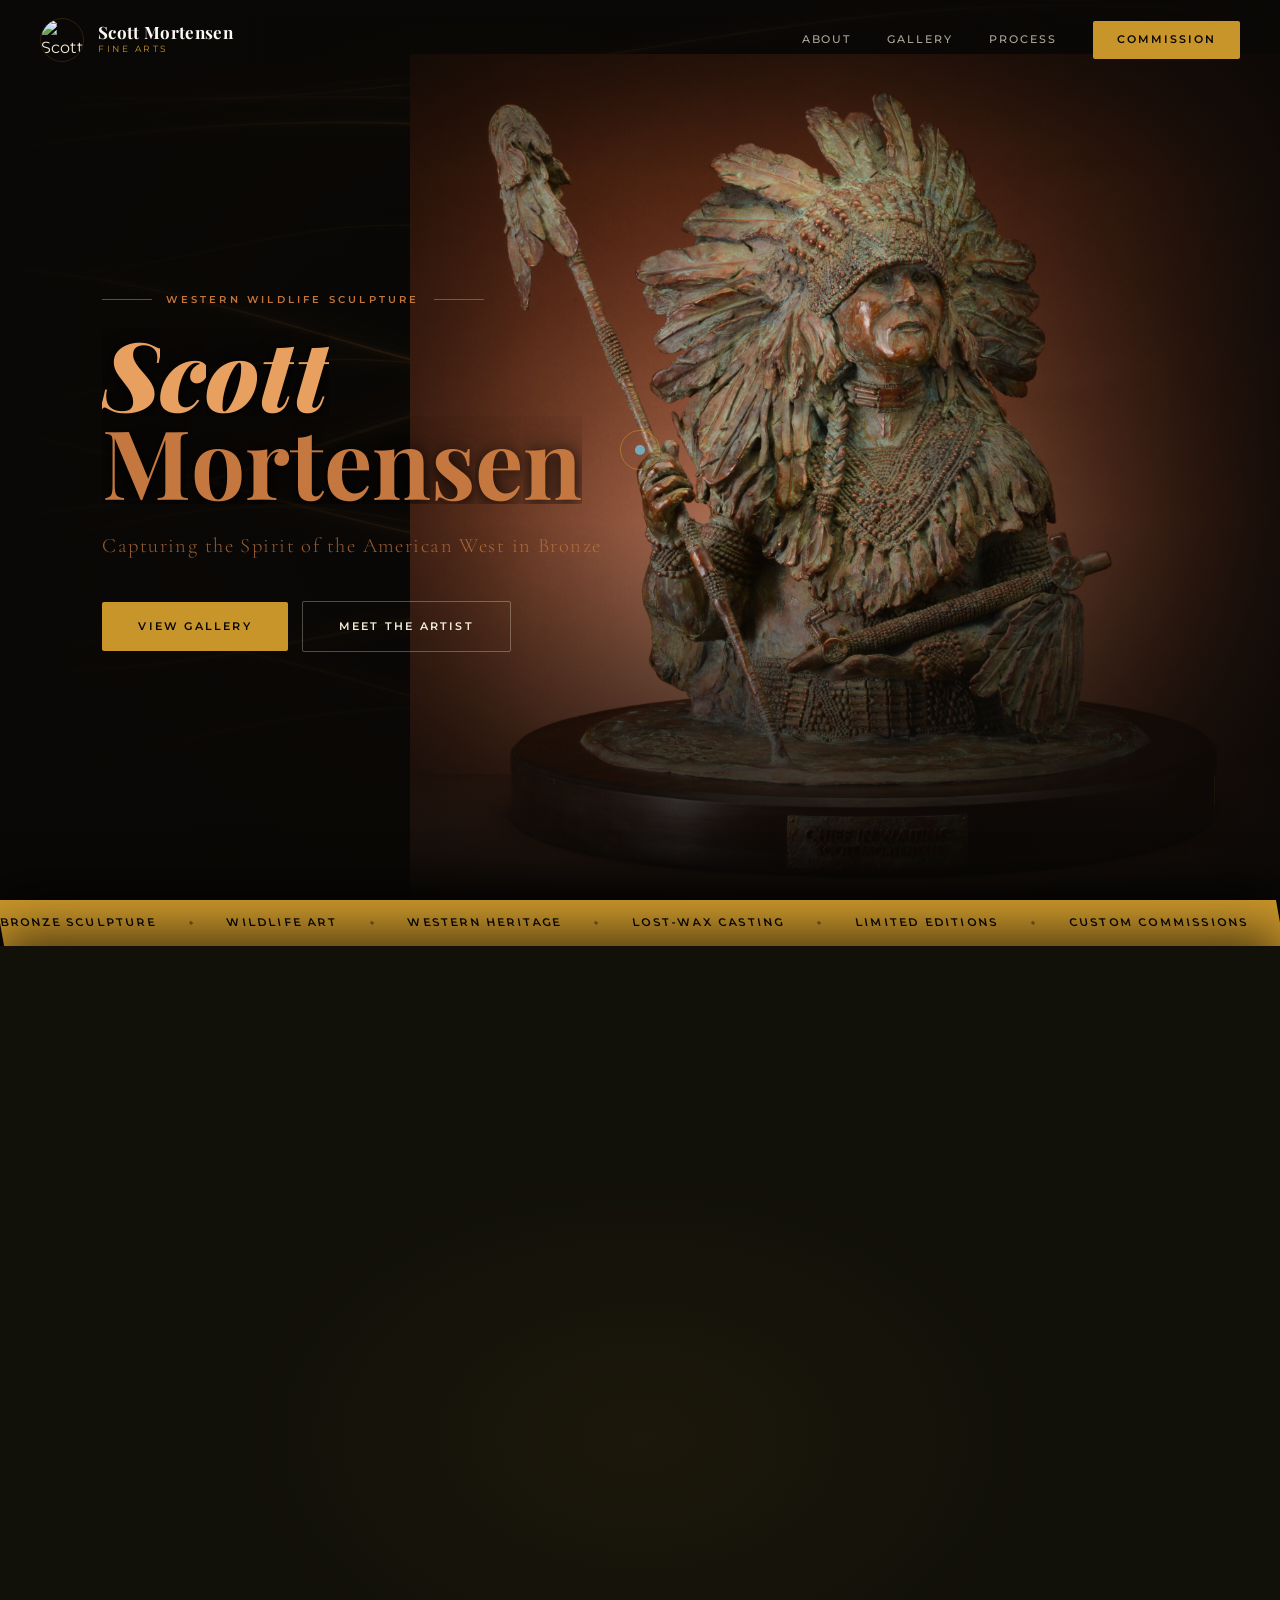
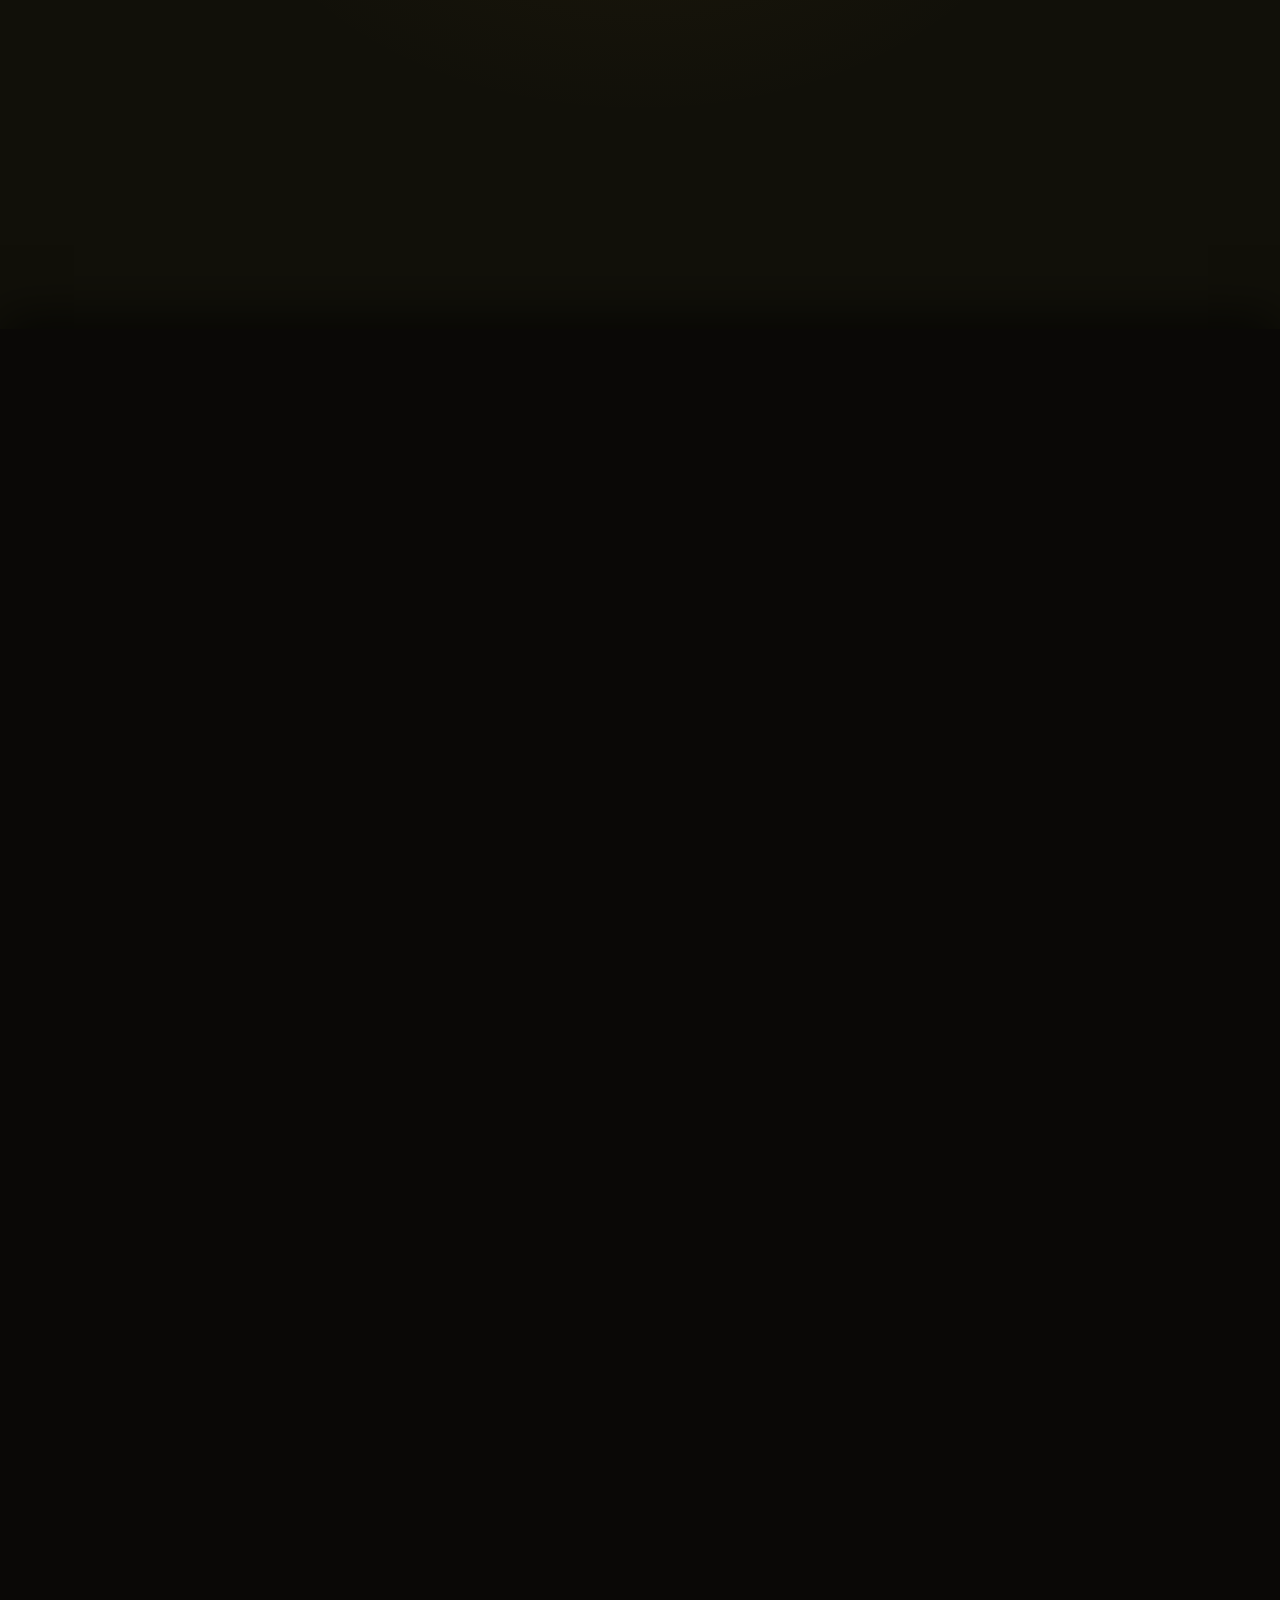
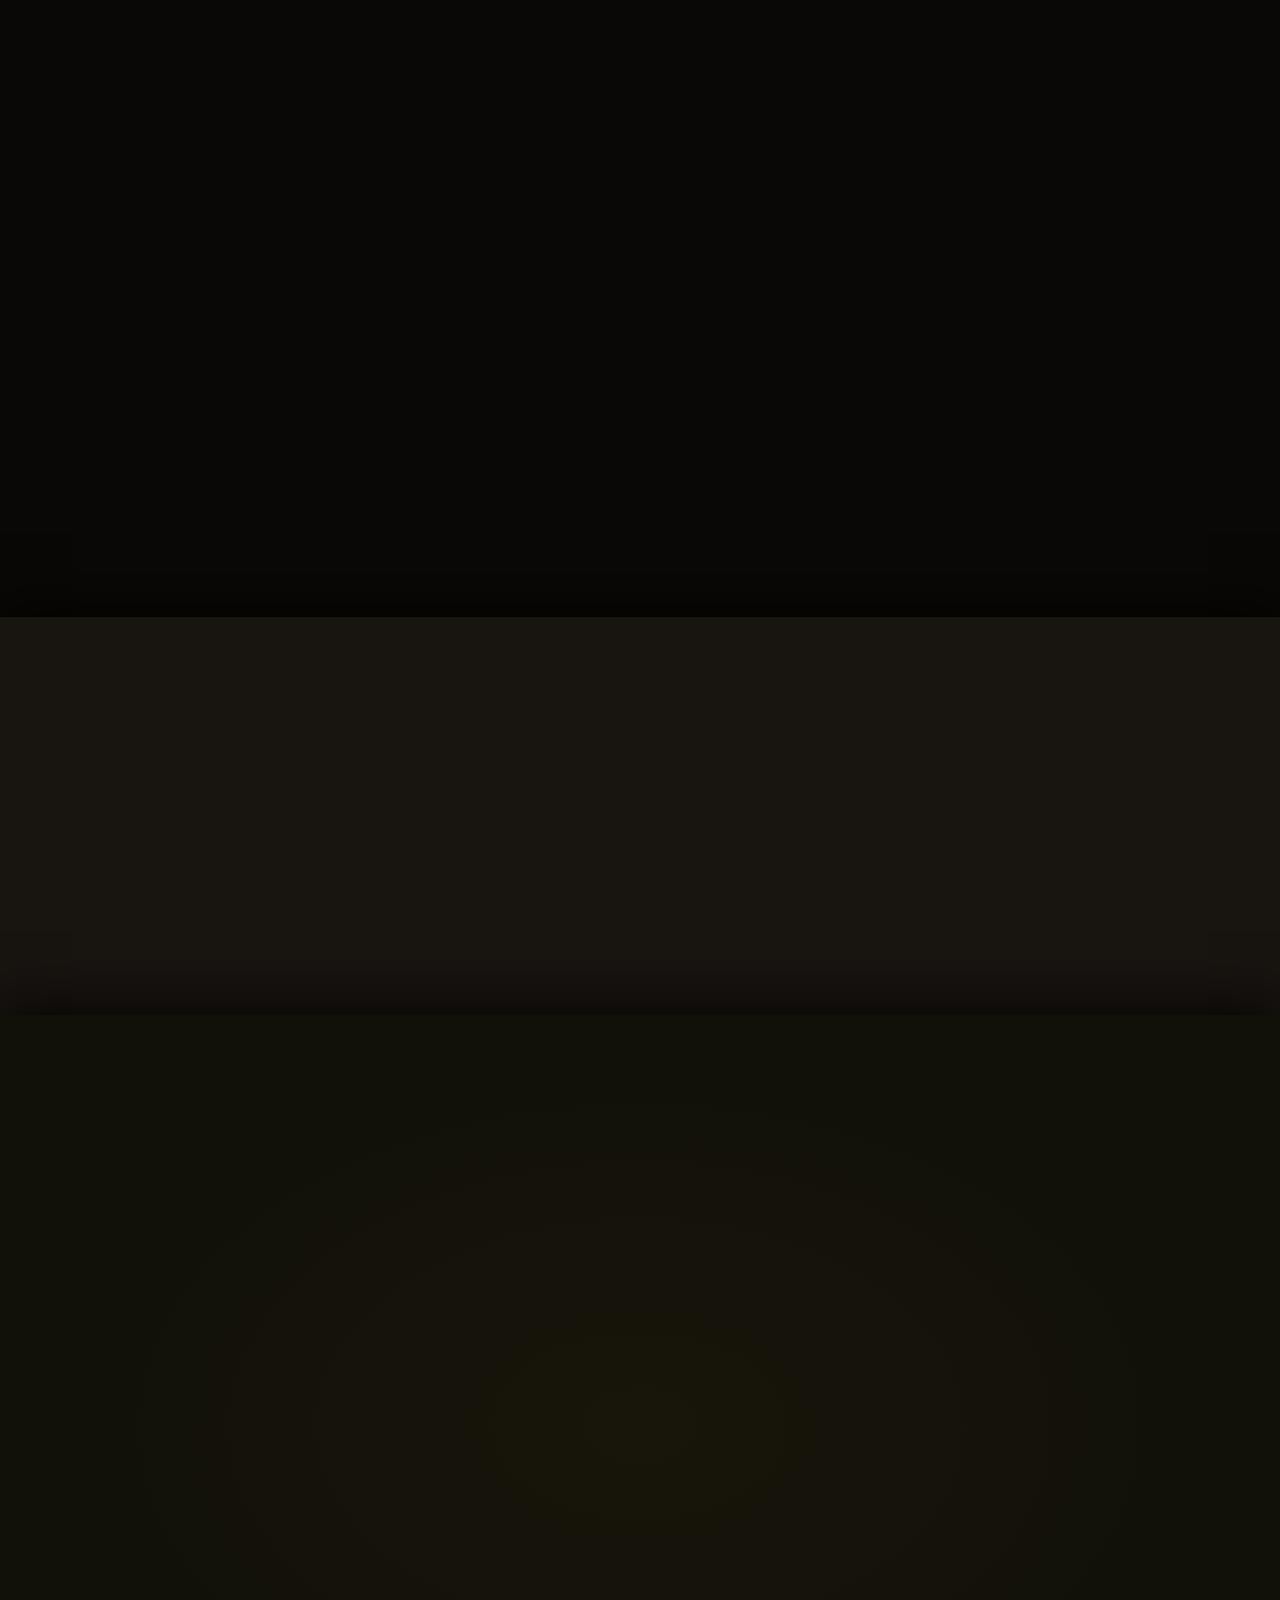
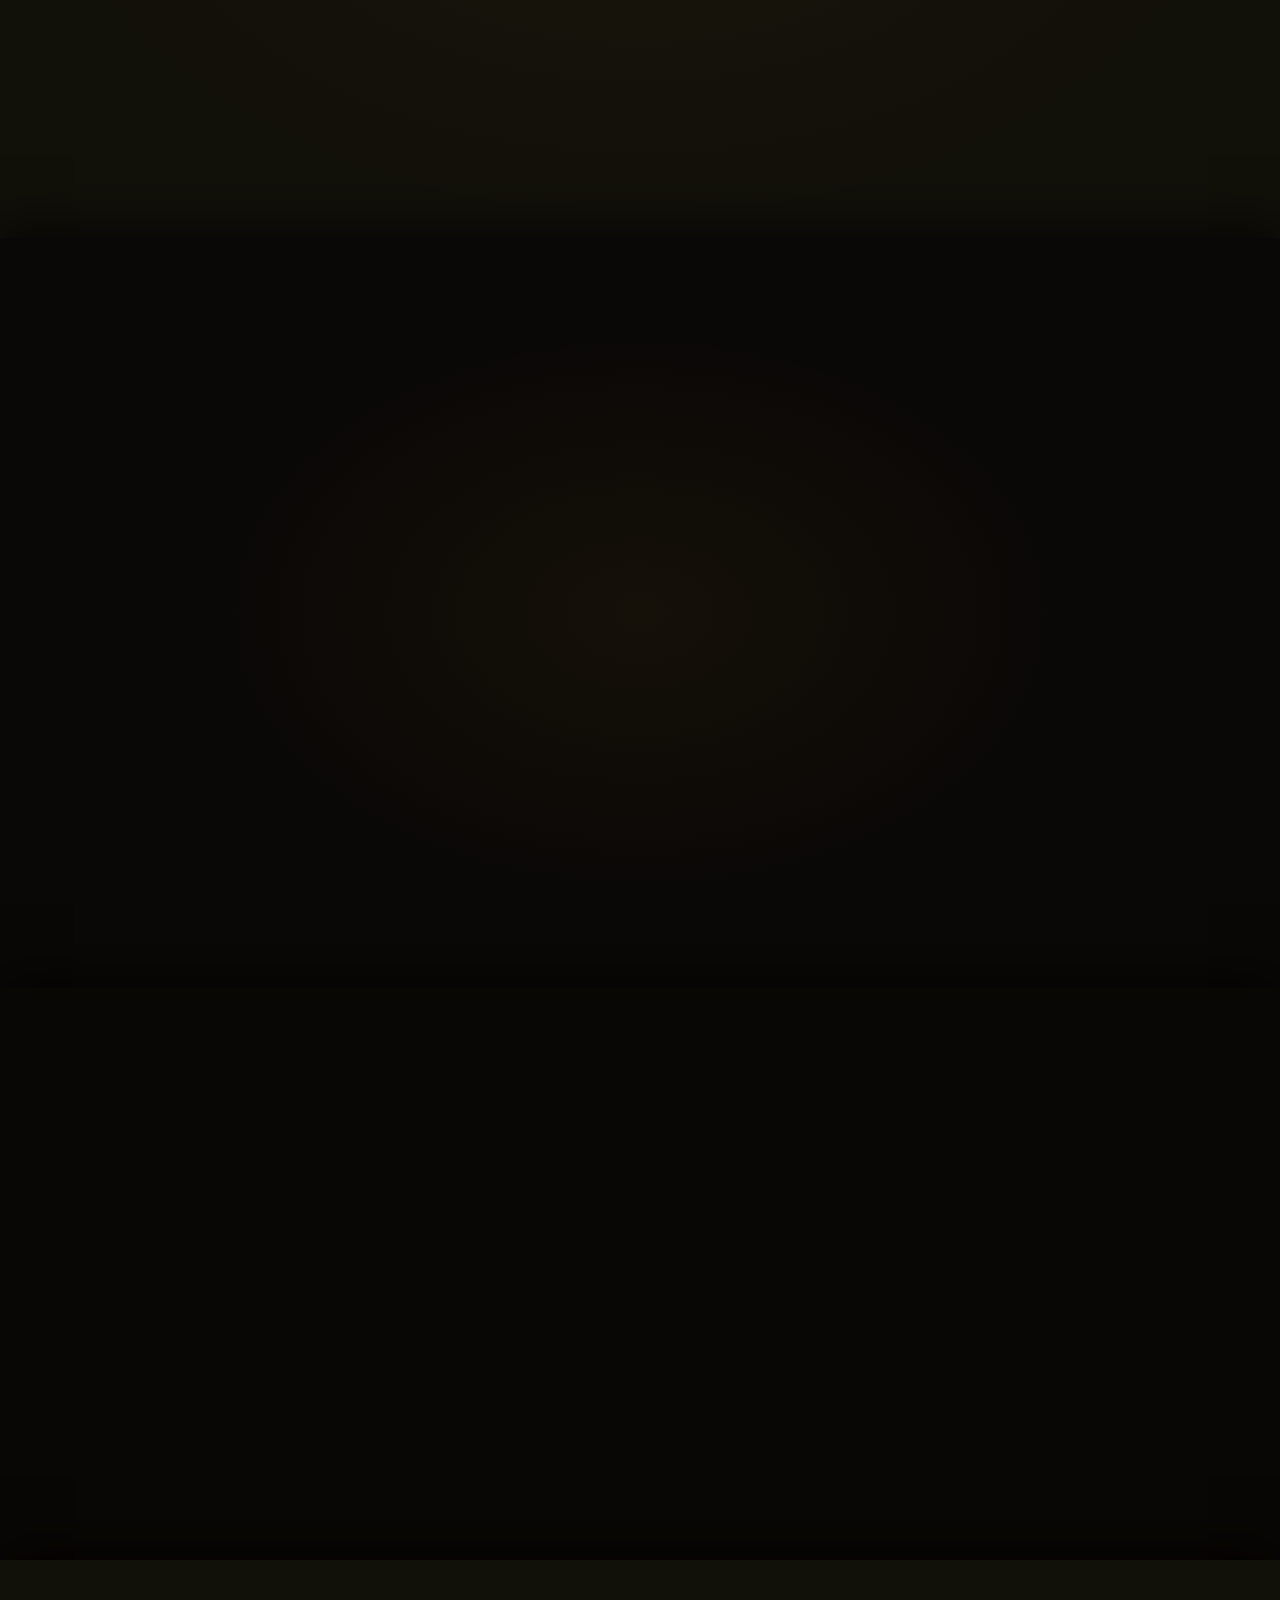
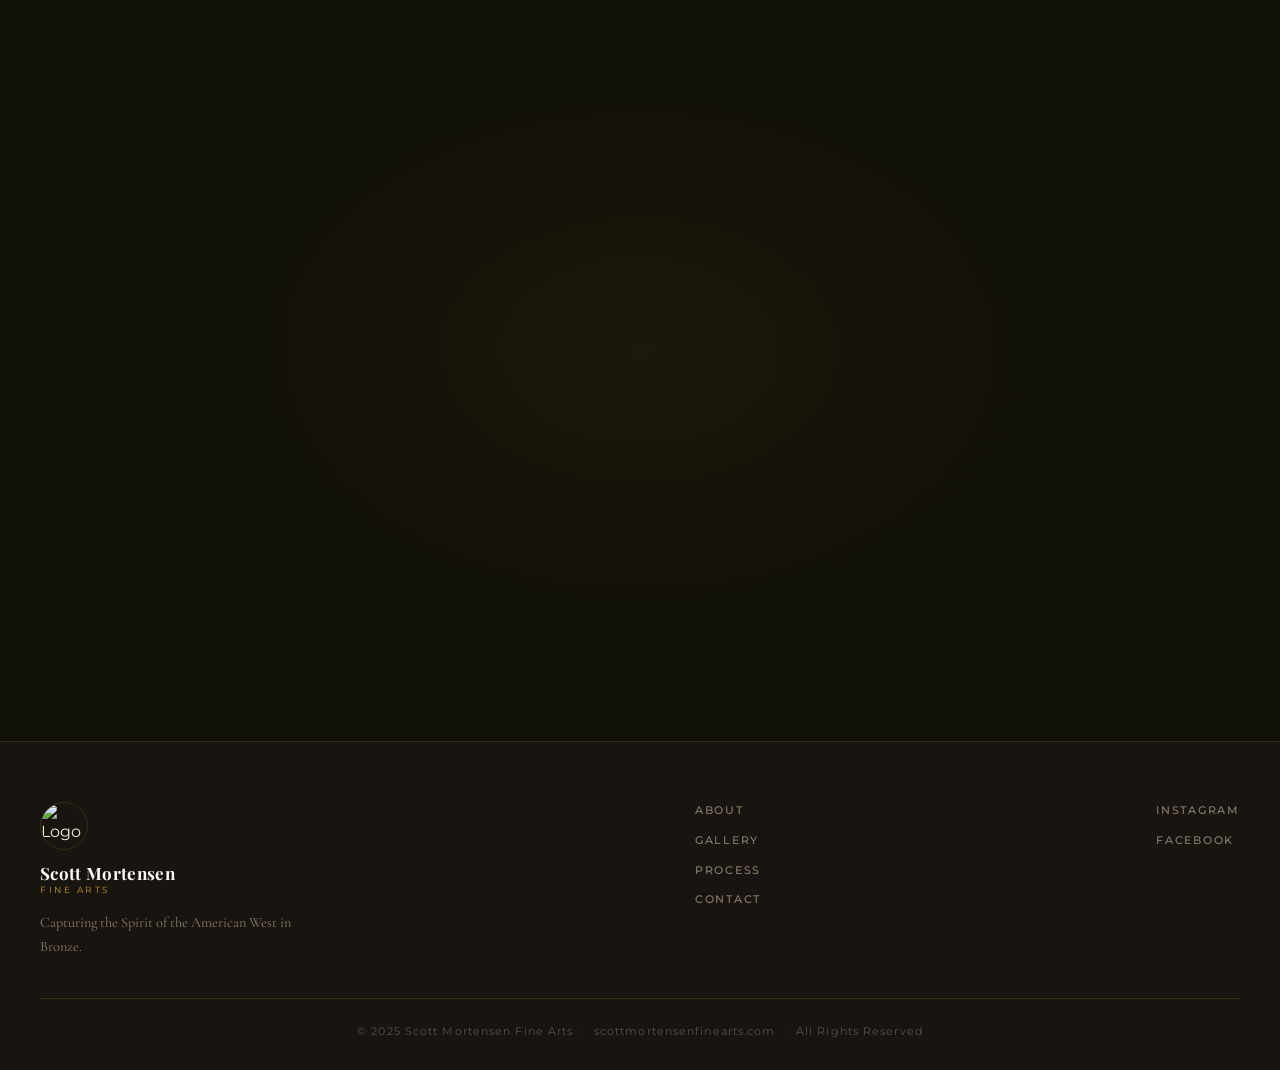
==== Test Website/index.html @ ffd3acd2 "test: show hero Chief in Waiting in color (remove luminosity blend) Track the Test Website working c" ====
<!DOCTYPE html>
<html lang="en">
<head>
  <meta charset="UTF-8">
  <meta name="viewport" content="width=device-width, initial-scale=1.0">
  <title>Scott Mortensen Fine Arts | Western Wildlife Bronze Sculpture</title>
  <meta name="description" content="Scott Mortensen creates intricate western wildlife bronze sculptures capturing the spirit of the American West.">
  <link rel="preconnect" href="https://fonts.googleapis.com">
  <link rel="preconnect" href="https://fonts.gstatic.com" crossorigin>
  <link href="https://fonts.googleapis.com/css2?family=Playfair+Display:ital,wght@0,400;0,600;0,700;0,900;1,400;1,700&family=Cormorant+Garamond:ital,wght@0,300;0,400;0,500;0,600;1,300;1,400;1,600&family=Montserrat:wght@300;400;500;600;700&display=swap" rel="stylesheet">
  <link rel="stylesheet" href="styles.css">
</head>
<body>

  <!-- PRELOADER (like Lando's "LOAD NORRIS" intro screen) -->
  <div class="preloader" id="preloader">
    <div class="pl-inner">
      <div class="pl-initials">SM</div>
      <div class="pl-bar"><div class="pl-fill"></div></div>
      <div class="pl-label">Scott Mortensen Fine Arts</div>
    </div>
  </div>

  <!-- CURSOR -->
  <div class="cursor" id="cursor"></div>
  <div class="cursor-follower" id="cursorFollower"></div>

  <!-- NAV -->
  <nav class="nav" id="nav">
    <div class="nav-inner">
      <a href="#home" class="nav-brand">
        <img src="../Photos/CoinLogo.JPG" alt="Scott Mortensen Logo" class="nav-logo-img">
        <div class="brand-text">
          <span class="brand-name">Scott Mortensen</span>
          <span class="brand-sub">Fine Arts</span>
        </div>
      </a>
      <div class="nav-links" id="navLinks">
        <a href="#about" class="nav-link">About</a>
        <a href="#gallery" class="nav-link">Gallery</a>
        <a href="#process" class="nav-link">Process</a>
        <a href="#contact" class="nav-link nav-cta">Commission</a>
      </div>
      <button class="nav-hamburger" id="hamburger" aria-label="Toggle menu">
        <span></span><span></span><span></span>
      </button>
    </div>
  </nav>

  <!-- MOBILE MENU -->
  <div class="mobile-menu" id="mobileMenu">
    <div class="mobile-menu-inner">
      <a href="#about" class="mobile-link">About</a>
      <a href="#gallery" class="mobile-link">Gallery</a>
      <a href="#process" class="mobile-link">Process</a>
      <a href="#contact" class="mobile-link">Commission</a>
    </div>
  </div>

  <!-- ═══════════════════════════════════════════════════════════
       CINEMATIC HERO — Black BG · Animated brown lines · Indian
       sculpture revealed behind title (Lando-style upward wipe)
       ═══════════════════════════════════════════════════════════ -->
  <section class="hero-cinematic" id="home">
    <!-- Canvas: flowing brown lines on black -->
    <canvas class="hc-canvas" id="hcCanvas"></canvas>

    <!-- Indian sculpture — slides up from below on load -->
    <div class="hc-sculpture" id="hcSculpture"
         style="background-image:url('../Photos/Indian.JPG')"></div>

    <!-- Gradient vignette: blends sculpture left + top + bottom into black -->
    <div class="hc-vignette"></div>

    <!-- Title: always on top, left side -->
    <div class="hc-title-wrap">
      <div class="hc-eyebrow-row" data-hero-anim="0">
        <span class="h-line"></span>
        <span class="hc-eyebrow">Western Wildlife Sculpture</span>
        <span class="h-line"></span>
      </div>
      <h1 class="hc-big-title">
        <span class="ht-line"><em>Scott</em></span>
        <span class="ht-line"><strong>Mortensen</strong></span>
      </h1>
      <p class="hc-subtitle" data-hero-anim="2">Capturing the Spirit of the American West in Bronze</p>
      <div class="hc-actions" data-hero-anim="3">
        <a href="#gallery" class="btn btn-gold">View Gallery</a>
        <a href="#about" class="btn btn-ghost">Meet the Artist</a>
      </div>
    </div>

    <div class="scroll-ind">
      <div class="scroll-track"><div class="scroll-thumb"></div></div>
      <span>Scroll</span>
    </div>
  </section>

  <!-- MARQUEE -->
  <div class="marquee-wrap">
    <div class="marquee-track">
      <span>Bronze Sculpture</span><span class="dot">◆</span>
      <span>Wildlife Art</span><span class="dot">◆</span>
      <span>Western Heritage</span><span class="dot">◆</span>
      <span>Lost-Wax Casting</span><span class="dot">◆</span>
      <span>Limited Editions</span><span class="dot">◆</span>
      <span>Custom Commissions</span><span class="dot">◆</span>
      <span>Bronze Sculpture</span><span class="dot">◆</span>
      <span>Wildlife Art</span><span class="dot">◆</span>
      <span>Western Heritage</span><span class="dot">◆</span>
      <span>Lost-Wax Casting</span><span class="dot">◆</span>
      <span>Limited Editions</span><span class="dot">◆</span>
      <span>Custom Commissions</span><span class="dot">◆</span>
      <span>Bronze Sculpture</span><span class="dot">◆</span>
      <span>Wildlife Art</span><span class="dot">◆</span>
      <span>Western Heritage</span><span class="dot">◆</span>
      <span>Lost-Wax Casting</span><span class="dot">◆</span>
    </div>
  </div>

  <!-- ABOUT -->
  <section class="about" id="about">
    <div class="about-inner">
      <div class="about-visual" data-reveal>
        <div class="about-frame">
          <div class="about-img" style="background-image:url('../Photos/ScottPortait.jpg')"></div>
          <div class="about-frame-border"></div>
        </div>
        <div class="about-badge">
          <span class="badge-num" data-count="5">0</span>
          <span class="badge-plus">+</span>
          <span class="badge-lbl">Years<br>of Craft</span>
        </div>
      </div>
      <div class="about-text" data-reveal>
        <p class="eyebrow">The Artist</p>
        <h2 class="section-h2">Scott<br><em>Mortensen</em></h2>
        <p class="about-tagline">Sculptor · Storyteller · Son of the West</p>
        <p class="body-text">Scott Mortensen is a celebrated western art sculptor whose intricate wildlife pieces have captivated collectors and galleries across the country. With a deep reverence for the American West and its untamed landscapes, Scott brings to life the spirit of the wild — from powerful bison and soaring eagles to the quiet dignity of Native American heritage.</p>
        <p class="body-text">Each sculpture begins as a labor of love: meticulously sculpted in wax or clay, then cast in bronze using the age-old lost-wax process. The result is a timeless work of art that carries the weight and warmth of the land that inspired it.</p>
        <div class="about-stats">
          <div class="stat-item">
            <div class="stat-val"><span class="stat-num" data-count="50">0</span><span class="stat-plus">+</span></div>
            <span class="stat-lbl">Works Created</span>
          </div>
          <div class="stat-item">
            <div class="stat-val"><span class="stat-num" data-count="5">0</span><span class="stat-plus">+</span></div>
            <span class="stat-lbl">Exhibitions</span>
          </div>
          <div class="stat-item">
            <div class="stat-val"><span class="stat-num" data-count="5">0</span></div>
            <span class="stat-lbl">States</span>
          </div>
        </div>
        <a href="#contact" class="btn btn-gold">Commission a Piece</a>
      </div>
    </div>
  </section>

  <!-- GALLERY -->
  <section class="gallery" id="gallery">
    <div class="gallery-inner">
      <div class="section-header" data-reveal>
        <p class="eyebrow center">Portfolio</p>
        <h2 class="section-h2 center">The Work</h2>
        <p class="section-sub center">Each piece tells the story of the West — its wildlife, its people, its enduring spirit.</p>
      </div>
      <div class="gallery-filters" data-reveal>
        <button class="filter-btn active" data-filter="all">All Works</button>
        <button class="filter-btn" data-filter="wildlife">Wildlife</button>
        <button class="filter-btn" data-filter="western">Western</button>
        <button class="filter-btn" data-filter="coatrack">Coat Racks</button>
        <button class="filter-btn" data-filter="native">Native Heritage</button>
      </div>

      <!-- Gallery Grid -->
      <div class="gallery-grid" id="galleryGrid">

        <!-- Row 1: Full-width feature + small -->
        <div class="g-item g-feature" data-cat="wildlife">
          <div class="g-img" style="background-image:url('../Photos/LionDrinking.JPEG')"></div>
          <div class="g-overlay">
            <span class="g-cat">Wildlife</span>
            <h3>Lion at the Water</h3>
            <p>Patinated Bronze · Limited Edition</p>
          </div>
        </div>

        <div class="g-item g-tall" data-cat="native">
          <div class="g-img" style="background-image:url('../Photos/Indian.JPG')"></div>
          <div class="g-overlay">
            <span class="g-cat">Native Heritage</span>
            <h3>Spirit of the Plains</h3>
            <p>Bronze · Limited Edition</p>
          </div>
        </div>

        <div class="g-item g-tall" data-cat="wildlife">
          <div class="g-img" style="background-image:url('../Photos/MountainLion.JPG')"></div>
          <div class="g-overlay">
            <span class="g-cat">Wildlife</span>
            <h3>Mountain Ghost</h3>
            <p>Bronze · 22" L</p>
          </div>
        </div>

        <!-- Row 2: Three standard -->
        <div class="g-item" data-cat="coatrack">
          <div class="g-img" style="background-image:url('../Photos/BearCoatRack.JPG')"></div>
          <div class="g-overlay">
            <span class="g-cat">Coat Rack</span>
            <h3>The Bear</h3>
            <p>Bronze Coat Rack · Functional Art</p>
          </div>
        </div>

        <div class="g-item" data-cat="coatrack">
          <div class="g-img" style="background-image:url('../Photos/BisonCoatRack.JPEG')"></div>
          <div class="g-overlay">
            <span class="g-cat">Coat Rack</span>
            <h3>The Bison</h3>
            <p>Bronze Coat Rack · Functional Art</p>
          </div>
        </div>

        <div class="g-item" data-cat="western">
          <div class="g-img" style="background-image:url('../Photos/CoalMiner.JPG')"></div>
          <div class="g-overlay">
            <span class="g-cat">Western</span>
            <h3>The Coal Miner</h3>
            <p>Bronze · Historical Series</p>
          </div>
        </div>

        <!-- Row 3: Wide + tall stack -->
        <div class="g-item g-wide" data-cat="coatrack">
          <div class="g-img" style="background-image:url('../Photos/WolfCoatRack.JPG')"></div>
          <div class="g-overlay">
            <span class="g-cat">Coat Rack</span>
            <h3>The Wolf</h3>
            <p>Bronze Coat Rack · Functional Art</p>
          </div>
        </div>

        <div class="g-item" data-cat="coatrack">
          <div class="g-img" style="background-image:url('../Photos/MooseCoatRack.JPG')"></div>
          <div class="g-overlay">
            <span class="g-cat">Coat Rack</span>
            <h3>The Moose</h3>
            <p>Bronze Coat Rack · Functional Art</p>
          </div>
        </div>

        <div class="g-item" data-cat="western">
          <div class="g-img" style="background-image:url('../Photos/Santa.JPG')"></div>
          <div class="g-overlay">
            <span class="g-cat">Western</span>
            <h3>St. Nicholas</h3>
            <p>Bronze · Holiday Series</p>
          </div>
        </div>

        <!-- Row 4: Additional works -->
        <div class="g-item" data-cat="wildlife">
          <div class="g-img" style="background-image:url('../Photos/DSC_5690.JPEG')"></div>
          <div class="g-overlay">
            <span class="g-cat">Wildlife</span>
            <h3>High Alpine</h3>
            <p>Bronze · 14" H</p>
          </div>
        </div>

        <div class="g-item" data-cat="wildlife">
          <div class="g-img" style="background-image:url('../Photos/IMG_1635.JPG')"></div>
          <div class="g-overlay">
            <span class="g-cat">Wildlife</span>
            <h3>Rocky Summit</h3>
            <p>Bronze · 16" H</p>
          </div>
        </div>

        <div class="g-item" data-cat="wildlife">
          <div class="g-img" style="background-image:url('../Photos/DSC_5857.JPEG')"></div>
          <div class="g-overlay">
            <span class="g-cat">Wildlife</span>
            <h3>The Strike</h3>
            <p>Bronze · 18" H</p>
          </div>
        </div>

      </div>

      <div class="gallery-cta" data-reveal>
        <p>Interested in acquiring a piece or commissioning original work?</p>
        <a href="#contact" class="btn btn-gold">Get in Touch</a>
      </div>
    </div>
  </section>

  <!-- PULL QUOTE -->
  <section class="pullquote">
    <div class="pq-inner" data-reveal>
      <div class="pq-line"></div>
      <blockquote>
        "Every sculpture is a conversation between the artist,<br>the material, and the spirit of the West."
      </blockquote>
      <cite>— Scott Mortensen</cite>
      <div class="pq-line"></div>
    </div>
  </section>

  <!-- PROCESS -->
  <section class="process" id="process">
    <div class="process-bg"></div>
    <div class="process-inner">
      <div class="section-header" data-reveal>
        <p class="eyebrow center light">Craftsmanship</p>
        <h2 class="section-h2 center light">The Art of<br><em>Bronze Casting</em></h2>
        <p class="section-sub center light">From first sketch to finished bronze — an ancient process, a timeless result.</p>
      </div>
      <div class="process-steps">
        <div class="process-step" data-reveal>
          <div class="ps-num">01</div>
          <div class="ps-content">
            <div class="ps-icon">
              <svg viewBox="0 0 48 48" fill="none"><path d="M12 36L24 10l12 26M16 28h16" stroke="currentColor" stroke-width="1.5" stroke-linecap="round" stroke-linejoin="round"/></svg>
            </div>
            <h3>Concept & Sketch</h3>
            <p>Every sculpture begins with observation — studying the subject in its natural habitat to capture authentic movement and emotion in careful sketches.</p>
          </div>
        </div>
        <div class="ps-connector" data-reveal></div>
        <div class="process-step" data-reveal>
          <div class="ps-num">02</div>
          <div class="ps-content">
            <div class="ps-icon">
              <svg viewBox="0 0 48 48" fill="none"><ellipse cx="24" cy="30" rx="13" ry="8" stroke="currentColor" stroke-width="1.5"/><path d="M24 22V12M17 25l-5-6M31 25l5-6" stroke="currentColor" stroke-width="1.5" stroke-linecap="round"/></svg>
            </div>
            <h3>Clay Modeling</h3>
            <p>The form is sculpted by hand in clay or wax — building anatomy layer by layer until every muscle, texture, and expression is perfected.</p>
          </div>
        </div>
        <div class="ps-connector" data-reveal></div>
        <div class="process-step" data-reveal>
          <div class="ps-num">03</div>
          <div class="ps-content">
            <div class="ps-icon">
              <svg viewBox="0 0 48 48" fill="none"><path d="M15 38c0-9 4-18 9-24 5 6 9 15 9 24" stroke="currentColor" stroke-width="1.5" stroke-linecap="round"/><path d="M11 38h26" stroke="currentColor" stroke-width="1.5" stroke-linecap="round"/><circle cx="24" cy="12" r="4" stroke="currentColor" stroke-width="1.5"/></svg>
            </div>
            <h3>Lost-Wax Casting</h3>
            <p>Using the ancient cire perdue technique, a ceramic mold is created and molten bronze is poured — a process unchanged for thousands of years.</p>
          </div>
        </div>
        <div class="ps-connector" data-reveal></div>
        <div class="process-step" data-reveal>
          <div class="ps-num">04</div>
          <div class="ps-content">
            <div class="ps-icon">
              <svg viewBox="0 0 48 48" fill="none"><path d="M24 8l4 9 9 1-7 6 2 9-8-4-8 4 2-9-7-6 9-1z" stroke="currentColor" stroke-width="1.5" stroke-linejoin="round"/></svg>
            </div>
            <h3>Patina & Finish</h3>
            <p>Chemical patinas are applied with heat to achieve rich, warm bronze tones. Each piece is sealed and mounted on a hand-selected stone or wood base.</p>
          </div>
        </div>
      </div>
    </div>
  </section>

  <!-- TESTIMONIALS -->
  <section class="testimonials">
    <div class="test-inner">
      <div class="section-header" data-reveal>
        <p class="eyebrow center">Collectors</p>
        <h2 class="section-h2 center">In Their Words</h2>
      </div>
      <div class="test-grid">
        <div class="test-card" data-reveal>
          <div class="t-quote-mark">"</div>
          <p class="t-text">Scott's sculptures don't just sit on a shelf — they fill the room with energy. The detail in his wildlife pieces is extraordinary. Our bison sculpture is the centerpiece of our home.</p>
          <div class="t-author">
            <div class="t-bar"></div>
            <div>
              <span class="t-name">James &amp; Carol H.</span>
              <span class="t-loc">Scottsdale, AZ</span>
            </div>
          </div>
        </div>
        <div class="test-card featured-test" data-reveal>
          <div class="t-quote-mark">"</div>
          <p class="t-text">I commissioned Scott to create a piece honoring my grandfather's ranch. What he delivered moved me to tears. His ability to translate a story into bronze is unmatched.</p>
          <div class="t-author">
            <div class="t-bar"></div>
            <div>
              <span class="t-name">Robert T.</span>
              <span class="t-loc">Jackson Hole, WY</span>
            </div>
          </div>
        </div>
        <div class="test-card" data-reveal>
          <div class="t-quote-mark">"</div>
          <p class="t-text">We've collected western art for 30 years. Scott Mortensen is among the finest sculptors working today. His pieces hold their value and continue to appreciate with time.</p>
          <div class="t-author">
            <div class="t-bar"></div>
            <div>
              <span class="t-name">The Worthington Collection</span>
              <span class="t-loc">Denver, CO</span>
            </div>
          </div>
        </div>
      </div>
    </div>
  </section>

  <!-- CTA BAND -->
  <section class="cta-band">
    <div class="ctab-bg" style="background-image:url('../Photos/DSC_5857.JPEG')"></div>
    <div class="ctab-overlay"></div>
    <div class="ctab-inner" data-reveal>
      <p class="eyebrow light center">Commission</p>
      <h2 class="ctab-title">Own a Piece of<br>the American West</h2>
      <p class="ctab-sub">Custom commissions and limited editions available. Each piece is a one-of-a-kind work of art.</p>
      <a href="#contact" class="btn btn-gold btn-lg">Begin Your Commission</a>
    </div>
  </section>

  <!-- CONTACT -->
  <section class="contact" id="contact">
    <div class="contact-inner">
      <div class="contact-left" data-reveal>
        <p class="eyebrow light">Get in Touch</p>
        <h2 class="section-h2 light">Commission a Work<br>or <em>Inquire</em></h2>
        <p class="body-text light">Whether you're interested in an available piece, a limited edition, or a fully custom commission — Scott welcomes the conversation.</p>
        <div class="c-details">
          <div class="c-detail">
            <svg viewBox="0 0 24 24" fill="none" stroke="currentColor" stroke-width="1.5"><path d="M3 8l7.89 5.26a2 2 0 002.22 0L21 8M5 19h14a2 2 0 002-2V7a2 2 0 00-2-2H5a2 2 0 00-2 2v10a2 2 0 002 2z"/></svg>
            <span>scottmortensenfinearts@gmail.com</span>
          </div>
          <div class="c-detail">
            <svg viewBox="0 0 24 24" fill="none" stroke="currentColor" stroke-width="1.5"><path d="M17.657 16.657L13.414 20.9a2 2 0 01-2.827 0l-4.244-4.243a8 8 0 1111.314 0z"/><path d="M15 11a3 3 0 11-6 0 3 3 0 016 0z"/></svg>
            <span>American West · Available Nationwide</span>
          </div>
        </div>
        <div class="social-row">
          <a href="https://www.instagram.com/scottmortensenfinearts" target="_blank" class="soc-btn">
            <svg viewBox="0 0 24 24" fill="none" stroke="currentColor" stroke-width="1.5"><rect x="2" y="2" width="20" height="20" rx="5"/><path d="M16 11.37A4 4 0 1112.63 8 4 4 0 0116 11.37z"/><line x1="17.5" y1="6.5" x2="17.51" y2="6.5"/></svg>
            Instagram
          </a>
          <a href="#" class="soc-btn">
            <svg viewBox="0 0 24 24" fill="none" stroke="currentColor" stroke-width="1.5"><path d="M18 2h-3a5 5 0 00-5 5v3H7v4h3v8h4v-8h3l1-4h-4V7a1 1 0 011-1h3z"/></svg>
            Facebook
          </a>
        </div>
      </div>
      <div class="contact-right" data-reveal>
        <form class="c-form" id="contactForm">
          <div class="form-row2">
            <div class="form-field">
              <label>First Name</label>
              <input type="text" name="firstName" placeholder="John" required>
            </div>
            <div class="form-field">
              <label>Last Name</label>
              <input type="text" name="lastName" placeholder="Doe" required>
            </div>
          </div>
          <div class="form-field">
            <label>Email Address</label>
            <input type="email" name="email" placeholder="john@example.com" required>
          </div>
          <div class="form-field">
            <label>Inquiry Type</label>
            <select name="inquiryType">
              <option value="">Select a subject...</option>
              <option>Commission Inquiry</option>
              <option>Available Works</option>
              <option>Gallery / Exhibition</option>
              <option>General Question</option>
            </select>
          </div>
          <div class="form-field">
            <label>Message</label>
            <textarea name="message" rows="5" placeholder="Tell me about the piece you have in mind..." required></textarea>
          </div>
          <button type="submit" class="btn btn-gold full-w">Send Message</button>
          <p class="form-note">Scott typically responds within 2–3 business days.</p>
        </form>
        <div class="form-success" id="formSuccess">
          <div class="s-icon">✓</div>
          <h3>Message Sent</h3>
          <p>Thank you for reaching out. Scott will be in touch with you soon.</p>
        </div>
      </div>
    </div>
  </section>

  <!-- FOOTER -->
  <footer class="footer">
    <div class="footer-inner">
      <div class="footer-brand">
        <img src="../Photos/CoinLogo.JPG" alt="Logo" class="footer-logo-img">
        <div class="footer-brand-text">
          <span class="brand-name">Scott Mortensen</span>
          <span class="brand-sub">Fine Arts</span>
        </div>
        <p class="footer-tagline">Capturing the Spirit of the American West in Bronze.</p>
      </div>
      <nav class="footer-nav">
        <a href="#about">About</a>
        <a href="#gallery">Gallery</a>
        <a href="#process">Process</a>
        <a href="#contact">Contact</a>
      </nav>
      <div class="footer-soc">
        <a href="https://www.instagram.com/scottmortensenfinearts" target="_blank">Instagram</a>
        <a href="#">Facebook</a>
      </div>
    </div>
    <div class="footer-bottom">
      <p>&copy; 2025 Scott Mortensen Fine Arts &nbsp;·&nbsp; scottmortensenfinearts.com &nbsp;·&nbsp; All Rights Reserved</p>
    </div>
  </footer>

  <script src="script.js"></script>
</body>
</html>
---- Test Website/styles.css ----
/* ============================================================
   SCOTT MORTENSEN FINE ARTS — TEST WEBSITE
   ============================================================ */

/* ---------- RESET & VARIABLES ---------- */
*, *::before, *::after { box-sizing: border-box; margin: 0; padding: 0; }

:root {
  --bg:       #0A0806;
  --bg2:      #111009;
  --surface:  #181410;
  --surface2: #201C16;
  --gold:     #C8952A;
  --gold2:    #E0AA48;
  --gold3:    #F5C96A;
  --cream:    #F4ECD8;
  --muted:    #8A7D6B;
  --muted2:   #5A5148;
  --white:    #FDFAF5;
  --border:   rgba(200,149,42,0.18);

  --ff-serif:  'Playfair Display', Georgia, serif;
  --ff-cond:   'Cormorant Garamond', Georgia, serif;
  --ff-sans:   'Montserrat', sans-serif;

  --nav-h: 80px;
  --ease:  cubic-bezier(0.25, 0.46, 0.45, 0.94);
  --ease2: cubic-bezier(0.16, 1, 0.3, 1);
}

html { scroll-behavior: smooth; overflow-x: clip; }

body {
  background: var(--bg);
  color: var(--cream);
  font-family: var(--ff-sans);
  font-size: 16px;
  line-height: 1.6;
  overflow-x: clip;   /* clip, not hidden — preserves position:sticky */
  cursor: none;
}

img { display: block; max-width: 100%; }
a { color: inherit; text-decoration: none; }
button { cursor: none; border: none; background: none; font-family: inherit; }

/* ---------- CUSTOM CURSOR (magnetic, mix-blend-mode) ---------- */
.cursor {
  width: 10px; height: 10px;
  background: var(--white);
  border-radius: 50%;
  position: fixed; top: 0; left: 0;
  pointer-events: none; z-index: 9999;
  transform: translate(-50%, -50%);
  mix-blend-mode: difference;
  transition: width 0.25s var(--ease2), height 0.25s var(--ease2);
  will-change: left, top;
}
.cursor-follower {
  width: 40px; height: 40px;
  border: 1px solid rgba(200,149,42,0.55);
  border-radius: 50%;
  position: fixed; top: 0; left: 0;
  pointer-events: none; z-index: 9998;
  transform: translate(-50%, -50%);
  transition: width 0.35s var(--ease2), height 0.35s var(--ease2), border-color 0.3s, opacity 0.3s;
  will-change: left, top;
}
body:hover .cursor { opacity: 1; }
.cursor.hover { width: 18px; height: 18px; }
.cursor-follower.hover { width: 64px; height: 64px; border-color: var(--gold); opacity: 0.4; }

/* ---------- TYPOGRAPHY ---------- */
.eyebrow {
  font-family: var(--ff-sans);
  font-size: 11px; font-weight: 600;
  letter-spacing: 0.3em; text-transform: uppercase;
  color: var(--gold); margin-bottom: 16px;
}
.eyebrow.center { text-align: center; }
.eyebrow.light { color: var(--gold2); }

.section-h2 {
  font-family: var(--ff-serif);
  font-size: clamp(2.4rem, 5vw, 4rem);
  font-weight: 700; line-height: 1.1;
  color: var(--white);
  margin-bottom: 20px;
}
.section-h2 em { color: var(--gold); font-style: italic; }
.section-h2.center { text-align: center; }
.section-h2.light { color: var(--white); }

.section-sub {
  font-family: var(--ff-cond);
  font-size: 1.2rem; font-weight: 300;
  color: var(--muted); max-width: 560px;
}
.section-sub.center { text-align: center; margin: 0 auto; }
.section-sub.light { color: rgba(244,236,216,0.6); }

.body-text {
  font-family: var(--ff-cond);
  font-size: 1.1rem; font-weight: 300;
  color: rgba(244,236,216,0.75);
  line-height: 1.8; margin-bottom: 18px;
}
.body-text.light { color: rgba(244,236,216,0.65); }

/* ---------- BUTTONS ---------- */
.btn {
  display: inline-flex; align-items: center; gap: 10px;
  font-family: var(--ff-sans); font-size: 11px;
  font-weight: 600; letter-spacing: 0.2em; text-transform: uppercase;
  padding: 16px 36px; border-radius: 2px;
  transition: all 0.3s var(--ease);
  position: relative; overflow: hidden;
}
.btn::before {
  content: '';
  position: absolute; inset: 0;
  background: rgba(255,255,255,0.06);
  transform: translateX(-101%);
  transition: transform 0.4s var(--ease2);
}
.btn:hover::before { transform: translateX(0); }

.btn-gold {
  background: var(--gold);
  color: var(--bg);
}
.btn-gold:hover { background: var(--gold2); }

.btn-ghost {
  background: transparent;
  color: var(--cream);
  border: 1px solid rgba(244,236,216,0.3);
}
.btn-ghost:hover { border-color: var(--gold); color: var(--gold); }

.btn-lg { padding: 20px 48px; font-size: 12px; }
.full-w { width: 100%; justify-content: center; }

/* ---------- SCROLL REVEAL — clip-path wipe (neurascapes.com) ---------- */
[data-reveal] {
  clip-path: inset(0 0 100% 0);
  transition: clip-path 1s var(--ease2);
}
[data-reveal].revealed {
  clip-path: inset(0 0 0% 0);
}

/* ---------- CHAR SPLIT (antlii.work) ---------- */
.char-outer {
  display: inline-block;
  overflow: hidden;
  vertical-align: bottom;
  line-height: 0.92;
}
.char-inner {
  display: inline-block;
  transform: translateY(105%);
  transition: transform 0.85s var(--ease2);
}
.char-inner.in { transform: translateY(0); }

/* ---------- NAV ---------- */
.nav {
  position: fixed; top: 0; left: 0; right: 0; z-index: 100;
  height: var(--nav-h);
  transition: background 0.4s var(--ease), backdrop-filter 0.4s, box-shadow 0.4s, transform 0.45s var(--ease2);
}
.nav.nav-hidden  { transform: translateY(-100%); }
.nav.nav-visible { transform: translateY(0); }
.nav.scrolled {
  background: rgba(10,8,6,0.88);
  backdrop-filter: blur(20px);
  -webkit-backdrop-filter: blur(20px);
  box-shadow: 0 1px 0 var(--border);
}
.nav-inner {
  max-width: 1400px; margin: 0 auto;
  height: 100%; padding: 0 40px;
  display: flex; align-items: center; justify-content: space-between;
}
.nav-brand {
  display: flex; align-items: center; gap: 14px;
  transition: opacity 0.3s;
}
.nav-brand:hover { opacity: 0.8; }
.nav-logo-img {
  width: 44px; height: 44px;
  border-radius: 50%;
  object-fit: cover;
  border: 1px solid var(--border);
}
.brand-text { display: flex; flex-direction: column; }
.brand-name {
  font-family: var(--ff-serif);
  font-size: 17px; font-weight: 700;
  color: var(--white); letter-spacing: 0.02em;
  line-height: 1.1;
}
.brand-sub {
  font-family: var(--ff-sans);
  font-size: 9px; font-weight: 400;
  letter-spacing: 0.28em; text-transform: uppercase;
  color: var(--gold);
}
.nav-links { display: flex; align-items: center; gap: 36px; }
.nav-link {
  font-size: 11px; font-weight: 500;
  letter-spacing: 0.18em; text-transform: uppercase;
  color: rgba(244,236,216,0.7);
  transition: color 0.3s;
  position: relative;
}
.nav-link::after {
  content: '';
  position: absolute; bottom: -4px; left: 0; right: 0;
  height: 1px; background: var(--gold);
  transform: scaleX(0); transform-origin: right;
  transition: transform 0.3s var(--ease);
}
.nav-link:hover { color: var(--white); }
.nav-link:hover::after { transform: scaleX(1); transform-origin: left; }

.nav-cta {
  background: var(--gold); color: var(--bg) !important;
  padding: 10px 24px; border-radius: 2px;
  font-weight: 600; letter-spacing: 0.18em;
  transition: background 0.3s !important;
}
.nav-cta::after { display: none; }
.nav-cta:hover { background: var(--gold2) !important; }

.nav-hamburger {
  display: none; flex-direction: column;
  justify-content: space-between;
  width: 28px; height: 18px;
}
.nav-hamburger span {
  display: block; height: 1.5px;
  background: var(--cream);
  transition: transform 0.3s var(--ease), opacity 0.3s;
}
.nav-hamburger.open span:nth-child(1) { transform: translateY(8.25px) rotate(45deg); }
.nav-hamburger.open span:nth-child(2) { opacity: 0; }
.nav-hamburger.open span:nth-child(3) { transform: translateY(-8.25px) rotate(-45deg); }

/* ---------- MOBILE MENU ---------- */
.mobile-menu {
  position: fixed; inset: 0; z-index: 99;
  background: var(--bg);
  display: flex; align-items: center; justify-content: center;
  opacity: 0; pointer-events: none;
  transition: opacity 0.4s var(--ease);
}
.mobile-menu.open { opacity: 1; pointer-events: all; }
.mobile-menu-inner {
  display: flex; flex-direction: column; align-items: center; gap: 32px;
}
.mobile-link {
  font-family: var(--ff-serif);
  font-size: clamp(2rem, 8vw, 3rem);
  font-weight: 700; color: var(--cream);
  transition: color 0.3s;
}
.mobile-link:hover { color: var(--gold); }

/* ---------- HERO ---------- */
.hero {
  position: relative; height: 100vh; min-height: 600px;
  display: flex; align-items: center; justify-content: center;
  overflow: hidden;
}
.hero-bg {
  position: absolute; inset: 0;
  will-change: transform;
}
.hero-img {
  position: absolute; inset: -10%;
  background-size: cover; background-position: center;
  transition: transform 0.1s linear;
}
.hero-overlay {
  position: absolute; inset: 0;
  background: linear-gradient(
    135deg,
    rgba(10,8,6,0.85) 0%,
    rgba(10,8,6,0.5) 50%,
    rgba(10,8,6,0.75) 100%
  );
}
.hero-content {
  position: relative; z-index: 2;
  text-align: center; padding: 0 24px;
  max-width: 900px;
}
.hero-label {
  display: flex; align-items: center; justify-content: center; gap: 16px;
  font-size: 10px; font-weight: 600;
  letter-spacing: 0.35em; text-transform: uppercase;
  color: var(--gold); margin-bottom: 28px;
  opacity: 0; transform: translateY(20px);
  transition: opacity 0.7s var(--ease2) 0.3s, transform 0.7s var(--ease2) 0.3s;
}
.hero-label.visible { opacity: 1; transform: translateY(0); }
.h-line { flex: 0 0 50px; height: 1px; background: var(--gold); opacity: 0.5; }

.hero-title {
  font-family: var(--ff-serif);
  font-size: clamp(4rem, 12vw, 10rem);
  font-weight: 900; line-height: 0.9;
  color: var(--white);
  margin-bottom: 24px;
  display: flex; flex-direction: column; align-items: center;
}
.ht-line {
  display: block;
  overflow: visible;
}
/* em/strong hold the split chars — inherit colour */
.hero-title em    { color: var(--gold); font-style: italic; display: inline; }
.hero-title strong{ font-style: normal; display: inline; }

.hero-tagline {
  font-family: var(--ff-cond);
  font-size: clamp(1rem, 2.5vw, 1.4rem);
  font-weight: 300; letter-spacing: 0.08em;
  color: rgba(244,236,216,0.7);
  margin-bottom: 40px;
  opacity: 0; transform: translateY(20px);
  transition: opacity 0.7s var(--ease2) 0.9s, transform 0.7s var(--ease2) 0.9s;
}
.hero-tagline.visible { opacity: 1; transform: translateY(0); }

.hero-actions {
  display: flex; align-items: center; justify-content: center; gap: 16px;
  opacity: 0; transform: translateY(20px);
  transition: opacity 0.7s var(--ease2) 1.1s, transform 0.7s var(--ease2) 1.1s;
}
.hero-actions.visible { opacity: 1; transform: translateY(0); }

.hero-bottom {
  position: absolute; bottom: 40px; left: 0; right: 0;
  display: flex; justify-content: center; gap: 60px; z-index: 2;
  border-top: 1px solid rgba(200,149,42,0.15);
  padding-top: 24px;
  max-width: 600px; margin: 0 auto; left: 50%; transform: translateX(-50%);
  opacity: 0;
  animation: fadeUp 0.8s var(--ease2) 1.4s forwards;
}
@keyframes fadeUp {
  to { opacity: 1; }
}
.hero-stat { text-align: center; }
.hs-num {
  display: block;
  font-family: var(--ff-serif);
  font-size: 2rem; font-weight: 700;
  color: var(--gold); line-height: 1;
}
.hs-lbl {
  font-size: 9px; font-weight: 600;
  letter-spacing: 0.2em; text-transform: uppercase;
  color: var(--muted); margin-top: 6px;
  display: block;
}

.scroll-ind {
  position: absolute; bottom: 40px; right: 40px;
  display: flex; flex-direction: column; align-items: center; gap: 10px;
  font-size: 9px; letter-spacing: 0.25em; text-transform: uppercase;
  color: var(--muted); z-index: 2;
  opacity: 0; animation: fadeUp 0.8s var(--ease2) 1.6s forwards;
}
.scroll-track {
  width: 1px; height: 60px;
  background: rgba(200,149,42,0.2); position: relative; overflow: hidden;
}
.scroll-thumb {
  position: absolute; top: 0; left: 0; right: 0;
  height: 30px; background: var(--gold);
  animation: scrollThumb 2s var(--ease) infinite;
}
@keyframes scrollThumb {
  0%   { top: -30px; }
  100% { top: 60px; }
}

/* ---------- MARQUEE ---------- */
.marquee-wrap {
  overflow: hidden;
  background: var(--gold);
  padding: 14px 0;
}
.marquee-track {
  display: flex; align-items: center; gap: 32px;
  white-space: nowrap;
  animation: marquee 30s linear infinite;
  width: max-content;
}
.marquee-track span {
  font-size: 11px; font-weight: 600;
  letter-spacing: 0.2em; text-transform: uppercase;
  color: var(--bg);
}
.marquee-track .dot { color: rgba(10,8,6,0.4); font-size: 8px; }
@keyframes marquee {
  0%   { transform: translateX(0); }
  100% { transform: translateX(-50%); }
}

/* ---------- ABOUT ---------- */
.about {
  padding: 120px 40px;
  background: var(--bg2);
}
.about-inner {
  max-width: 1200px; margin: 0 auto;
  display: grid; grid-template-columns: 1fr 1fr; gap: 80px; align-items: center;
}
.about-visual { position: relative; }
.about-frame {
  position: relative;
  aspect-ratio: 3/4;
  max-width: 440px;
}
.about-img {
  width: 100%; height: 100%;
  background-size: cover; background-position: center top;
  border-radius: 2px;
}
.about-frame-border {
  position: absolute; top: 20px; left: 20px; right: -20px; bottom: -20px;
  border: 1px solid var(--border);
  border-radius: 2px; z-index: -1;
  transition: transform 0.4s var(--ease);
}
.about-frame:hover .about-frame-border { transform: translate(6px, 6px); }

.about-badge {
  position: absolute; bottom: -24px; right: -24px;
  background: var(--gold);
  width: 110px; height: 110px; border-radius: 50%;
  display: flex; flex-direction: column; align-items: center; justify-content: center;
  line-height: 1.1;
}
.badge-num {
  font-family: var(--ff-serif);
  font-size: 2.2rem; font-weight: 900;
  color: var(--bg); display: block; line-height: 1;
}
.badge-plus {
  font-size: 1.2rem; font-weight: 700; color: var(--bg);
  vertical-align: super; line-height: 0; font-family: var(--ff-serif);
}
.badge-lbl {
  font-size: 9px; font-weight: 600;
  letter-spacing: 0.12em; text-transform: uppercase;
  color: rgba(10,8,6,0.7); text-align: center; line-height: 1.3;
}

.about-text { padding-left: 20px; }
.about-tagline {
  font-family: var(--ff-cond);
  font-size: 1.1rem; font-style: italic;
  color: var(--gold); margin-bottom: 24px; letter-spacing: 0.04em;
}
.about-stats {
  display: flex; gap: 40px;
  padding: 28px 0; margin: 28px 0;
  border-top: 1px solid var(--border);
  border-bottom: 1px solid var(--border);
}
.stat-item { text-align: left; }
.stat-val {
  font-family: var(--ff-serif);
  font-size: 2.4rem; font-weight: 700;
  color: var(--gold); line-height: 1; display: flex; align-items: flex-start;
}
.stat-plus { font-size: 1.4rem; margin-top: 4px; }
.stat-lbl {
  font-size: 10px; font-weight: 600;
  letter-spacing: 0.2em; text-transform: uppercase;
  color: var(--muted); margin-top: 8px; display: block;
}

/* ---------- GALLERY ---------- */
.gallery {
  padding: 100px 40px 120px;
  background: var(--bg);
}
.gallery-inner { max-width: 1400px; margin: 0 auto; }

.section-header {
  margin-bottom: 48px;
}

.gallery-filters {
  display: flex; flex-wrap: wrap; gap: 8px;
  justify-content: center; margin-bottom: 48px;
}
.filter-btn {
  font-family: var(--ff-sans);
  font-size: 10px; font-weight: 600;
  letter-spacing: 0.22em; text-transform: uppercase;
  color: var(--muted);
  padding: 10px 22px; border-radius: 2px;
  border: 1px solid rgba(138,125,107,0.25);
  transition: all 0.3s var(--ease);
}
.filter-btn:hover { color: var(--cream); border-color: var(--muted); }
.filter-btn.active {
  background: var(--gold); color: var(--bg);
  border-color: var(--gold);
}

/* Gallery Grid — CSS Grid with named areas for editorial layout */
.gallery-grid {
  display: grid;
  grid-template-columns: repeat(3, 1fr);
  gap: 12px;
  transition: opacity 0.3s;
}
.g-item {
  position: relative; overflow: hidden;
  aspect-ratio: 3/4;
  border-radius: 2px;
  transition: opacity 0.4s var(--ease2), transform 0.4s var(--ease2);
}
.g-item.g-feature {
  grid-column: span 1;
  aspect-ratio: 2/3;
}
.g-item.g-tall { aspect-ratio: 3/5; }
.g-item.g-wide {
  grid-column: span 2;
  aspect-ratio: 16/9;
}
.g-img {
  position: absolute; inset: 0;
  background-size: cover; background-position: center;
  transition: transform 0.7s var(--ease2);
}
.g-item:hover .g-img { transform: scale(1.06); }
.g-overlay {
  position: absolute; inset: 0;
  background: linear-gradient(to top, rgba(10,8,6,0.88) 0%, rgba(10,8,6,0.2) 50%, transparent 100%);
  display: flex; flex-direction: column; justify-content: flex-end;
  padding: 24px;
  opacity: 0; transition: opacity 0.4s var(--ease);
}
.g-item:hover .g-overlay { opacity: 1; }
.g-cat {
  font-size: 9px; font-weight: 600;
  letter-spacing: 0.25em; text-transform: uppercase;
  color: var(--gold); margin-bottom: 6px;
}
.g-overlay h3 {
  font-family: var(--ff-serif);
  font-size: 1.3rem; font-weight: 700; color: var(--white);
  margin-bottom: 4px; line-height: 1.2;
}
.g-overlay p {
  font-family: var(--ff-cond);
  font-size: 0.9rem; font-weight: 300;
  color: rgba(244,236,216,0.65);
}

/* Filtering hidden state */
.g-item.hidden {
  opacity: 0; pointer-events: none;
  transform: scale(0.97);
}

.gallery-cta {
  text-align: center; margin-top: 60px;
}
.gallery-cta p {
  font-family: var(--ff-cond);
  font-size: 1.15rem; font-weight: 300;
  color: var(--muted); margin-bottom: 20px;
}

/* ---------- PULL QUOTE ---------- */
.pullquote {
  padding: 100px 40px;
  background: var(--surface);
  text-align: center;
}
.pq-inner {
  max-width: 800px; margin: 0 auto;
  display: flex; flex-direction: column; align-items: center; gap: 28px;
}
.pq-line {
  width: 80px; height: 1px; background: var(--border);
  transform: scaleX(0);
  transition: transform 1.3s var(--ease2);
}
.pq-inner.revealed .pq-line { transform: scaleX(1); }
.pq-inner.revealed blockquote { opacity: 1; transform: translateY(0); }
.pullquote blockquote {
  opacity: 0; transform: translateY(20px);
  transition: opacity 1s var(--ease2) 0.3s, transform 1s var(--ease2) 0.3s;
}
.pullquote blockquote {
  font-family: var(--ff-cond);
  font-size: clamp(1.4rem, 3vw, 2rem);
  font-style: italic; font-weight: 400;
  color: var(--cream); line-height: 1.5;
}
.pullquote cite {
  font-family: var(--ff-sans);
  font-size: 10px; font-weight: 600;
  letter-spacing: 0.25em; text-transform: uppercase;
  color: var(--gold);
}

/* ---------- PROCESS ---------- */
.process {
  padding: 120px 40px; position: relative;
  background: var(--bg2);
  overflow: hidden;
}
.process-bg {
  position: absolute; inset: 0;
  background: radial-gradient(ellipse at 50% 50%, rgba(200,149,42,0.04) 0%, transparent 70%);
  pointer-events: none;
}
.process-inner { max-width: 1200px; margin: 0 auto; }
.process-steps {
  display: grid; grid-template-columns: 1fr auto 1fr auto 1fr auto 1fr;
  gap: 0; align-items: start; margin-top: 64px;
}
.process-step {
  text-align: center;
  padding: 0 16px;
}
.ps-num {
  font-family: var(--ff-serif);
  font-size: 3.5rem; font-weight: 900;
  color: rgba(200,149,42,0.12);
  line-height: 1; margin-bottom: 16px;
}
.ps-icon {
  width: 56px; height: 56px;
  margin: 0 auto 20px;
  color: var(--gold);
}
.ps-icon svg { width: 100%; height: 100%; }
.ps-content h3 {
  font-family: var(--ff-serif);
  font-size: 1.2rem; font-weight: 700; color: var(--white);
  margin-bottom: 12px;
}
.ps-content p {
  font-family: var(--ff-cond);
  font-size: 0.95rem; font-weight: 300;
  color: var(--muted); line-height: 1.7;
}
.ps-connector {
  align-self: center; margin-top: -60px;
  width: 40px; height: 1px;
  background: var(--border); flex-shrink: 0;
}

/* ---------- TESTIMONIALS ---------- */
.testimonials {
  padding: 120px 40px;
  background: var(--bg);
}
.test-inner { max-width: 1200px; margin: 0 auto; }
.test-grid {
  display: grid; grid-template-columns: repeat(3, 1fr); gap: 24px;
  margin-top: 60px;
}
.test-card {
  background: var(--surface);
  border: 1px solid var(--border);
  border-radius: 2px; padding: 44px 36px;
  position: relative; overflow: hidden;
  transition: transform 0.4s var(--ease2), box-shadow 0.4s;
}
.test-card:hover {
  transform: translateY(-6px);
  box-shadow: 0 20px 60px rgba(0,0,0,0.4), 0 0 0 1px rgba(200,149,42,0.2);
}
.test-card.featured-test {
  background: var(--surface2);
  border-color: rgba(200,149,42,0.35);
}
.t-quote-mark {
  font-family: var(--ff-serif);
  font-size: 5rem; font-weight: 900;
  color: var(--gold); line-height: 0.6;
  margin-bottom: 24px; opacity: 0.5;
}
.t-text {
  font-family: var(--ff-cond);
  font-size: 1.05rem; font-weight: 300;
  color: rgba(244,236,216,0.8); line-height: 1.75;
  margin-bottom: 28px;
}
.t-author { display: flex; align-items: center; gap: 14px; }
.t-bar { width: 28px; height: 1px; background: var(--gold); flex-shrink: 0; }
.t-name {
  display: block; font-size: 12px; font-weight: 600;
  letter-spacing: 0.1em; color: var(--white);
}
.t-loc {
  display: block; font-size: 10px; font-weight: 400;
  letter-spacing: 0.1em; color: var(--muted); margin-top: 3px;
}

/* ---------- CTA BAND ---------- */
.cta-band {
  position: relative; padding: 120px 40px;
  text-align: center; overflow: hidden;
}
.ctab-bg {
  position: absolute; inset: 0;
  background-size: cover; background-position: center 30%;
  transform: scale(1.05);
  transition: transform 8s linear;
}
.ctab-overlay {
  position: absolute; inset: 0;
  background: rgba(10,8,6,0.82);
}
.ctab-inner {
  position: relative; z-index: 1;
  max-width: 700px; margin: 0 auto;
}
.ctab-title {
  font-family: var(--ff-serif);
  font-size: clamp(2.2rem, 6vw, 4.5rem);
  font-weight: 900; color: var(--white);
  line-height: 1.05; margin-bottom: 20px;
}
.ctab-sub {
  font-family: var(--ff-cond);
  font-size: 1.1rem; font-weight: 300;
  color: rgba(244,236,216,0.65); margin-bottom: 40px;
}

/* ---------- CONTACT ---------- */
.contact {
  padding: 120px 40px;
  background: var(--bg2);
}
.contact-inner {
  max-width: 1200px; margin: 0 auto;
  display: grid; grid-template-columns: 1fr 1fr; gap: 80px; align-items: start;
}
.c-details { margin: 36px 0; display: flex; flex-direction: column; gap: 16px; }
.c-detail {
  display: flex; align-items: center; gap: 14px;
  font-family: var(--ff-cond);
  font-size: 1rem; color: rgba(244,236,216,0.65);
}
.c-detail svg { width: 20px; height: 20px; flex-shrink: 0; color: var(--gold); }
.social-row { display: flex; gap: 12px; }
.soc-btn {
  display: inline-flex; align-items: center; gap: 8px;
  font-size: 10px; font-weight: 600; letter-spacing: 0.18em; text-transform: uppercase;
  color: var(--muted);
  padding: 10px 18px; border-radius: 2px;
  border: 1px solid rgba(138,125,107,0.25);
  transition: all 0.3s;
}
.soc-btn svg { width: 16px; height: 16px; }
.soc-btn:hover { color: var(--gold); border-color: var(--gold); }

/* Form */
.c-form { display: flex; flex-direction: column; gap: 20px; }
.form-row2 { display: grid; grid-template-columns: 1fr 1fr; gap: 16px; }
.form-field { display: flex; flex-direction: column; gap: 8px; }
.form-field label {
  font-size: 10px; font-weight: 600;
  letter-spacing: 0.2em; text-transform: uppercase; color: var(--muted);
}
.form-field input,
.form-field select,
.form-field textarea {
  background: rgba(255,255,255,0.04);
  border: 1px solid rgba(138,125,107,0.2);
  border-radius: 2px; padding: 14px 16px;
  font-family: var(--ff-cond); font-size: 1rem;
  color: var(--cream);
  transition: border-color 0.3s, background 0.3s;
  outline: none;
}
.form-field input::placeholder,
.form-field textarea::placeholder { color: var(--muted2); }
.form-field input:focus,
.form-field select:focus,
.form-field textarea:focus {
  border-color: var(--gold);
  background: rgba(200,149,42,0.04);
}
.form-field select option { background: var(--surface); }
.form-field textarea { resize: vertical; min-height: 120px; }
.form-note {
  font-size: 11px; color: var(--muted2); text-align: center;
  font-family: var(--ff-cond);
}

.form-success {
  display: none; text-align: center; padding: 60px 20px;
}
.form-success.show { display: block; }
.s-icon {
  width: 64px; height: 64px; border-radius: 50%;
  background: var(--gold); color: var(--bg);
  font-size: 1.8rem; font-weight: 700;
  display: flex; align-items: center; justify-content: center;
  margin: 0 auto 20px;
}
.form-success h3 {
  font-family: var(--ff-serif); font-size: 1.8rem; color: var(--white); margin-bottom: 10px;
}
.form-success p { color: var(--muted); font-family: var(--ff-cond); }

/* ---------- FOOTER ---------- */
.footer {
  background: var(--surface);
  border-top: 1px solid var(--border);
  padding: 60px 40px 30px;
}
.footer-inner {
  max-width: 1200px; margin: 0 auto;
  display: flex; justify-content: space-between; align-items: flex-start;
  flex-wrap: wrap; gap: 40px; padding-bottom: 40px;
  border-bottom: 1px solid var(--border);
}
.footer-brand { display: flex; flex-direction: column; gap: 10px; }
.footer-logo-img {
  width: 48px; height: 48px; border-radius: 50%;
  object-fit: cover; border: 1px solid var(--border);
  margin-bottom: 4px;
}
.footer-brand-text { display: flex; flex-direction: column; }
.footer-tagline {
  font-family: var(--ff-cond); font-size: 0.9rem;
  color: var(--muted); max-width: 260px; line-height: 1.6;
  margin-top: 4px;
}
.footer-nav { display: flex; flex-direction: column; gap: 12px; }
.footer-nav a {
  font-size: 11px; font-weight: 500;
  letter-spacing: 0.16em; text-transform: uppercase;
  color: var(--muted); transition: color 0.3s;
}
.footer-nav a:hover { color: var(--gold); }
.footer-soc { display: flex; flex-direction: column; gap: 12px; }
.footer-soc a {
  font-size: 11px; font-weight: 500;
  letter-spacing: 0.16em; text-transform: uppercase;
  color: var(--muted); transition: color 0.3s;
}
.footer-soc a:hover { color: var(--gold); }
.footer-bottom {
  max-width: 1200px; margin: 24px auto 0; text-align: center;
}
.footer-bottom p {
  font-size: 11px; color: var(--muted2);
  letter-spacing: 0.1em; font-family: var(--ff-sans);
}

/* ---------- RESPONSIVE ---------- */
@media (max-width: 1024px) {
  .process-steps {
    grid-template-columns: 1fr 1fr;
    gap: 48px;
  }
  .ps-connector { display: none; }
  .about-inner { gap: 48px; }
}

@media (max-width: 768px) {
  :root { --nav-h: 68px; }
  body { cursor: auto; }
  .cursor, .cursor-follower { display: none; }
  button { cursor: pointer; }
  a { cursor: pointer; }

  .nav-links { display: none; }
  .nav-hamburger { display: flex; }
  .nav-inner { padding: 0 24px; }

  .hero-title { font-size: clamp(3.2rem, 16vw, 6rem); }
  .hero-bottom { gap: 32px; }
  .scroll-ind { display: none; }

  .about { padding: 80px 24px; }
  .about-inner { grid-template-columns: 1fr; gap: 60px; }
  .about-frame { max-width: 340px; margin: 0 auto; }
  .about-text { padding-left: 0; }
  .about-stats { gap: 24px; }

  .gallery { padding: 80px 24px 100px; }
  .gallery-grid { grid-template-columns: repeat(2, 1fr); }
  .g-item.g-feature { grid-column: span 2; aspect-ratio: 4/3; }
  .g-item.g-wide { grid-column: span 2; }
  .g-overlay { opacity: 1; }

  .pullquote { padding: 80px 24px; }

  .process { padding: 80px 24px; }
  .process-steps { grid-template-columns: 1fr; gap: 48px; }

  .testimonials { padding: 80px 24px; }
  .test-grid { grid-template-columns: 1fr; }

  .cta-band { padding: 80px 24px; }

  .contact { padding: 80px 24px; }
  .contact-inner { grid-template-columns: 1fr; gap: 48px; }
  .form-row2 { grid-template-columns: 1fr; }

  .footer { padding: 48px 24px 24px; }
  .footer-inner { flex-direction: column; gap: 32px; }
}

/* ============================================================
   NEW ANIMATIONS v2
   Inspired by: endlesstools.io · antlii.work · magicanimator.com · neurascapes.com
   ============================================================ */

/* ---------- GALLERY ITEMS — clip-path reveal + crop-expand hover ---------- */
.g-item {
  clip-path: inset(100% 0 0 0);
  transition: clip-path 0.85s var(--ease2), opacity 0.3s, transform 0.6s cubic-bezier(0.16,1,0.3,1), box-shadow 0.6s !important;
}
.g-item.g-revealed { clip-path: inset(0% 0 0 0); }
.g-item.hidden { opacity: 0 !important; pointer-events: none; }

/* Image starts zoomed-in (cropped). Hover: card lifts + image unzooms */
.g-img {
  transform: scale(1.18);
  transition: transform 0.65s cubic-bezier(0.16,1,0.3,1) !important;
}
.g-item:hover {
  z-index: 20;
  box-shadow: 0 28px 80px rgba(0,0,0,0.7), 0 0 0 1px rgba(200,149,42,0.25);
}
.g-item:hover .g-img { transform: scale(1.04); }

/* ---------- PROCESS STEPS — slide from sides (neurascapes.com) ---------- */
.process-step {
  opacity: 0;
  transition: opacity 0.8s var(--ease2), transform 0.8s var(--ease2) !important;
}
.process-step.ps-left  { transform: translateX(-50px); }
.process-step.ps-right { transform: translateX(50px);  }
.process-step.ps-in    { opacity: 1; transform: translateX(0); }

/* ---------- RADIAL GLOW FOLLOWS MOUSE (neurascapes.com) ---------- */
.about, .contact, .testimonials {
  --gx: 50%; --gy: 50%;
  position: relative;
}
.about::before, .contact::before, .testimonials::before {
  content: '';
  position: absolute; inset: 0; pointer-events: none; z-index: 0;
  background: radial-gradient(ellipse 600px 400px at var(--gx) var(--gy), rgba(200,149,42,0.06) 0%, transparent 70%);
  transition: background 0.1s;
}
.about-inner, .contact-inner, .test-inner { position: relative; z-index: 1; }

/* ---------- MARQUEE — velocity skew preserves container overflow ---------- */
.marquee-wrap {
  overflow: hidden;
  transition: transform 0.25s var(--ease);
}

/* ---------- TESTIMONIALS — float on hover ---------- */
.test-card {
  transition: transform 0.12s ease-out, box-shadow 0.4s !important;
  will-change: transform;
}

/* ============================================================
   LANDO NORRIS INSPIRED: PRELOADER + CURSOR REVEAL + TRANSITIONS
   ============================================================ */

/* ---------- PRELOADER ---------- */
.preloader {
  position: fixed; inset: 0; z-index: 2000;
  background: var(--bg);
  display: flex; align-items: center; justify-content: center;
  transition: opacity 0.7s var(--ease2) 0.1s, visibility 0.7s 0.1s;
}
.preloader.hidden { opacity: 0; visibility: hidden; pointer-events: none; }
.pl-inner { text-align: center; }
.pl-initials {
  font-family: var(--ff-serif);
  font-size: clamp(5rem, 14vw, 9rem);
  font-weight: 900; color: var(--gold); line-height: 1;
  opacity: 0; transform: translateY(20px);
  animation: plRise 0.6s var(--ease2) 0.15s forwards;
}
.pl-bar {
  width: 200px; height: 2px;
  background: rgba(200,149,42,0.15);
  margin: 24px auto 16px; overflow: hidden;
}
.pl-fill { height: 100%; background: var(--gold); width: 0; animation: plFill 1.1s var(--ease2) 0.4s forwards; }
.pl-label {
  font-size: 10px; font-weight: 600;
  letter-spacing: 0.3em; text-transform: uppercase; color: var(--muted);
  opacity: 0; animation: plRise 0.4s ease 0.5s forwards;
}
@keyframes plRise  { to { opacity: 1; transform: translateY(0); } }
@keyframes plFill  { to { width: 100%; } }

/* ---------- CURSOR SPOTLIGHT REVEAL + ORGANIC CONTOURS ---------- */
.reveal-section {
  position: relative;
  height: 100vh; min-height: 600px;
  overflow: hidden; cursor: none;
}
.rv-bg {
  position: absolute; inset: 0; z-index: 0;
  background: var(--bg); will-change: background;
}

/* ---- Organic topographic contour shapes (Lando-style) ---- */
.rv-contours {
  position: absolute; inset: 0; z-index: 1;
  pointer-events: none;
  transition: transform 1.4s cubic-bezier(0.25, 0.46, 0.45, 0.94);
  will-change: transform;
}
.rvc {
  position: absolute; background: transparent;
  border: 1px solid rgba(200,149,42,0.09);
}
/* Each shape: different size, position, border-radius, animation */
.rvc-1 { width: 85%; height: 75%; top: 12%; left: 8%;
  border-radius: 53% 47% 38% 62% / 41% 59% 44% 56%;
  animation: rvcDrift 22s ease-in-out infinite alternate; }
.rvc-2 { width: 68%; height: 80%; top: 3%; left: 20%;
  border-radius: 38% 62% 57% 43% / 56% 44% 61% 39%;
  animation: rvcDrift2 28s ease-in-out infinite alternate; animation-delay: -6s; }
.rvc-3 { width: 52%; height: 62%; top: 18%; left: 28%;
  border-radius: 62% 38% 43% 57% / 44% 56% 39% 61%;
  animation: rvcDrift 32s ease-in-out infinite alternate; animation-delay: -12s; }
.rvc-4 { width: 92%; height: 88%; top: -4%; left: -3%;
  border-radius: 44% 56% 61% 39% / 57% 43% 56% 44%;
  border-color: rgba(200,149,42,0.05);
  animation: rvcDrift2 18s ease-in-out infinite alternate; animation-delay: -3s; }
.rvc-5 { width: 42%; height: 48%; top: 28%; left: 12%;
  border-radius: 58% 42% 35% 65% / 48% 52% 47% 53%;
  animation: rvcDrift 26s ease-in-out infinite alternate; animation-delay: -9s; }
.rvc-6 { width: 38%; height: 44%; top: 32%; right: 8%;
  border-radius: 42% 58% 65% 35% / 52% 48% 53% 47%;
  animation: rvcDrift2 20s ease-in-out infinite alternate; animation-delay: -14s; }
.rvc-7 { width: 60%; height: 55%; top: 22%; left: 22%;
  border-radius: 35% 65% 48% 52% / 60% 40% 58% 42%;
  border-color: rgba(200,149,42,0.06);
  animation: rvcDrift 35s ease-in-out infinite alternate; animation-delay: -18s; }

@keyframes rvcDrift {
  to { border-radius: 47% 53% 62% 38% / 59% 41% 56% 44%; transform: translate(18px, 12px) rotate(4deg); }
}
@keyframes rvcDrift2 {
  to { border-radius: 61% 39% 44% 56% / 38% 62% 47% 53%; transform: translate(-14px, 16px) rotate(-3deg); }
}

/* Sculpture — full bleed */
.rv-img {
  position: absolute; inset: 0; z-index: 2;
  background-size: cover; background-position: center 20%;
}
/* Dark overlay with large circular hole */
.rv-mask {
  position: absolute; inset: 0; z-index: 3;
  background: var(--bg);
  -webkit-mask-image: radial-gradient(circle 0px at -9999px -9999px, transparent 0%, black 1px);
  mask-image: radial-gradient(circle 0px at -9999px -9999px, transparent 0%, black 1px);
}

/* ---- Title: ALWAYS VISIBLE above mask (z-index > rv-mask) ---- */
.rv-title-wrap {
  position: absolute; inset: 0; z-index: 10;
  display: flex; flex-direction: column;
  align-items: center; justify-content: center;
  pointer-events: none; text-align: center;
  padding: 0 40px;
}
.rv-title-wrap .eyebrow { margin-bottom: 12px; }
.rv-big-title {
  font-family: var(--ff-serif);
  font-size: clamp(3.5rem, 8vw, 7rem);
  font-weight: 900; color: var(--white); line-height: 1;
  text-shadow: 0 0 80px rgba(0,0,0,1), 0 0 40px rgba(0,0,0,0.95), 0 4px 20px rgba(0,0,0,0.9);
}
.rv-big-title em { color: var(--gold); font-style: italic; }

.rv-hint {
  position: absolute; bottom: 44px; right: 44px; z-index: 11;
  display: flex; align-items: center; gap: 10px;
  font-size: 10px; font-weight: 600; letter-spacing: 0.22em;
  text-transform: uppercase; color: var(--muted);
  pointer-events: none;
  animation: rvPulse 2.5s ease-in-out infinite;
  transition: opacity 0.4s;
}
.rv-hint svg { width: 18px; height: 18px; color: var(--gold); }
@keyframes rvPulse {
  0%, 100% { opacity: 0.6; }
  50%       { opacity: 1; }
}

/* ---------- LANDO-STYLE SCROLL STACKING ----------
   Hero is sticky at top. Each subsequent section slides
   up and over it via z-index — no gradient separator lines.
---------------------------------------------------*/

/* Hero sticks while everything scrolls over it */
.hero-cinematic {
  position: sticky !important;
  top: 0;
  z-index: 1;
}

/* Sections slide over hero in order */
.marquee-wrap   { position: relative; z-index: 2;  overflow: clip; }
.about          { position: relative; z-index: 3;  }
.gallery        { position: relative; z-index: 4;  padding-top: 100px; }
.pullquote      { position: relative; z-index: 5;  }
.process        { position: relative; z-index: 6;  padding-top: 120px; }
.testimonials   { position: relative; z-index: 7;  padding-top: 120px; }
.cta-band       { position: relative; z-index: 8;  }
.contact        { position: relative; z-index: 9;  }
.footer         { position: relative; z-index: 10; }

/* Soft top-shadow gives each card a lifted-from-below feel */
.marquee-wrap, .about, .gallery, .pullquote,
.process, .testimonials, .cta-band, .contact {
  box-shadow: 0 -12px 48px rgba(0,0,0,0.65);
}

/* ---------- MOBILE: disable 3D tilt & cursor ---------- */
@media (max-width: 480px) {
  .gallery-grid { grid-template-columns: 1fr; }
  .g-item.g-feature, .g-item.g-wide { grid-column: span 1; aspect-ratio: 4/5; }
  .hero-actions { flex-direction: column; align-items: center; }
  .about-badge { right: 0; bottom: -16px; width: 90px; height: 90px; }
}

/* ============================================================
   CINEMATIC HERO v3
   Black BG · Animated brown flowing lines · Sculpture reveal
   ============================================================ */

.hero-cinematic {
  position: relative;
  height: 100vh; min-height: 640px;
  overflow: hidden;
  background: #0A0806;
}

/* Canvas fills entire hero behind everything */
.hc-canvas {
  position: absolute; inset: 0;
  width: 100%; height: 100%;
  z-index: 1; pointer-events: none; display: block;
}

/* Sculpture: right 68%, wipes up from bottom on load */
.hc-sculpture {
  position: absolute;
  top: 6%; right: 0;
  width: 68%; height: 100%;
  background-size: cover;
  background-position: center 28%;
  z-index: 2;
  clip-path: inset(100% 0 0 0);
  transition: clip-path 2s cubic-bezier(0.16, 1, 0.3, 1);
  mix-blend-mode: normal;
  opacity: 1;
}
.hc-sculpture.revealed { clip-path: inset(0% 0 0 0); }

/* Vignette: all-edge fade — no hard boundaries */
.hc-vignette {
  position: absolute;
  inset: 0;
  z-index: 3; pointer-events: none;
  background:
    linear-gradient(to right,
      rgba(10,8,6,1)    0%,
      rgba(10,8,6,0.82) 14%,
      rgba(10,8,6,0.22) 42%,
      rgba(10,8,6,0.08) 65%,
      rgba(10,8,6,0.55) 88%,
      rgba(10,8,6,0.85) 100%
    ),
    linear-gradient(to top,
      rgba(10,8,6,1)    0%,
      rgba(10,8,6,0.55) 18%,
      transparent       42%
    ),
    linear-gradient(to bottom,
      rgba(10,8,6,0.75) 0%,
      transparent       20%
    );
}

/* Title: left column, vertically centered */
.hc-title-wrap {
  position: absolute;
  top: 0; left: 0;
  width: 52%; height: 100%;
  display: flex; flex-direction: column; justify-content: center;
  padding: calc(var(--nav-h) + 24px) 4% 60px 8%;
  z-index: 10;
  pointer-events: none;
}

.hc-eyebrow-row {
  display: flex; align-items: center; gap: 14px;
  margin-bottom: 20px;
  opacity: 0; transform: translateY(16px);
  transition: opacity 0.7s var(--ease2), transform 0.7s var(--ease2);
}
.hc-eyebrow-row.visible { opacity: 1; transform: translateY(0); }

.hc-eyebrow {
  font-family: var(--ff-sans);
  font-size: 10px; font-weight: 600;
  letter-spacing: 0.32em; text-transform: uppercase;
  color: #c4763a; white-space: nowrap;
}

.hc-big-title {
  font-family: var(--ff-serif);
  font-size: clamp(3.6rem, 7.5vw, 7.5rem);
  font-weight: 900; color: #d4894e; line-height: 0.9;
  margin-bottom: 26px;
  display: flex; flex-direction: column;
  text-shadow: 0 0 60px rgba(0,0,0,0.95), 0 2px 16px rgba(0,0,0,0.8);
}
.hc-big-title em     { color: #e8a060; font-style: italic; display: inline; }
.hc-big-title strong { color: #c47840; font-style: normal; display: inline; }

.hc-subtitle {
  font-family: var(--ff-cond);
  font-size: clamp(1rem, 1.7vw, 1.28rem);
  font-weight: 300; letter-spacing: 0.07em;
  color: rgba(196,120,64,0.75);
  margin-bottom: 38px;
  opacity: 0; transform: translateY(14px);
  transition: opacity 0.7s var(--ease2), transform 0.7s var(--ease2);
}
.hc-subtitle.visible { opacity: 1; transform: translateY(0); }

.hc-actions {
  display: flex; align-items: center; gap: 14px; flex-wrap: wrap;
  pointer-events: all;
  opacity: 0; transform: translateY(14px);
  transition: opacity 0.7s var(--ease2), transform 0.7s var(--ease2);
}
.hc-actions.visible { opacity: 1; transform: translateY(0); }

/* Mobile: sculpture takes full width, title overlays from bottom */
@media (max-width: 768px) {
  .hc-sculpture { width: 100%; background-position: center 5%; }
  .hc-vignette  {
    width: 100%;
    background:
      linear-gradient(to top,    rgba(10,8,6,0.97) 0%, rgba(10,8,6,0.5) 40%, transparent 70%),
      linear-gradient(to bottom, rgba(10,8,6,0.6)  0%, transparent 22%),
      linear-gradient(to right,  rgba(10,8,6,0.75) 0%, transparent 60%);
  }
  .hc-title-wrap {
    width: 100%;
    justify-content: flex-end;
    padding: calc(var(--nav-h) + 20px) 24px 80px;
    align-items: flex-start;
  }
  .hc-big-title { font-size: clamp(2.8rem, 13vw, 5rem); }
}
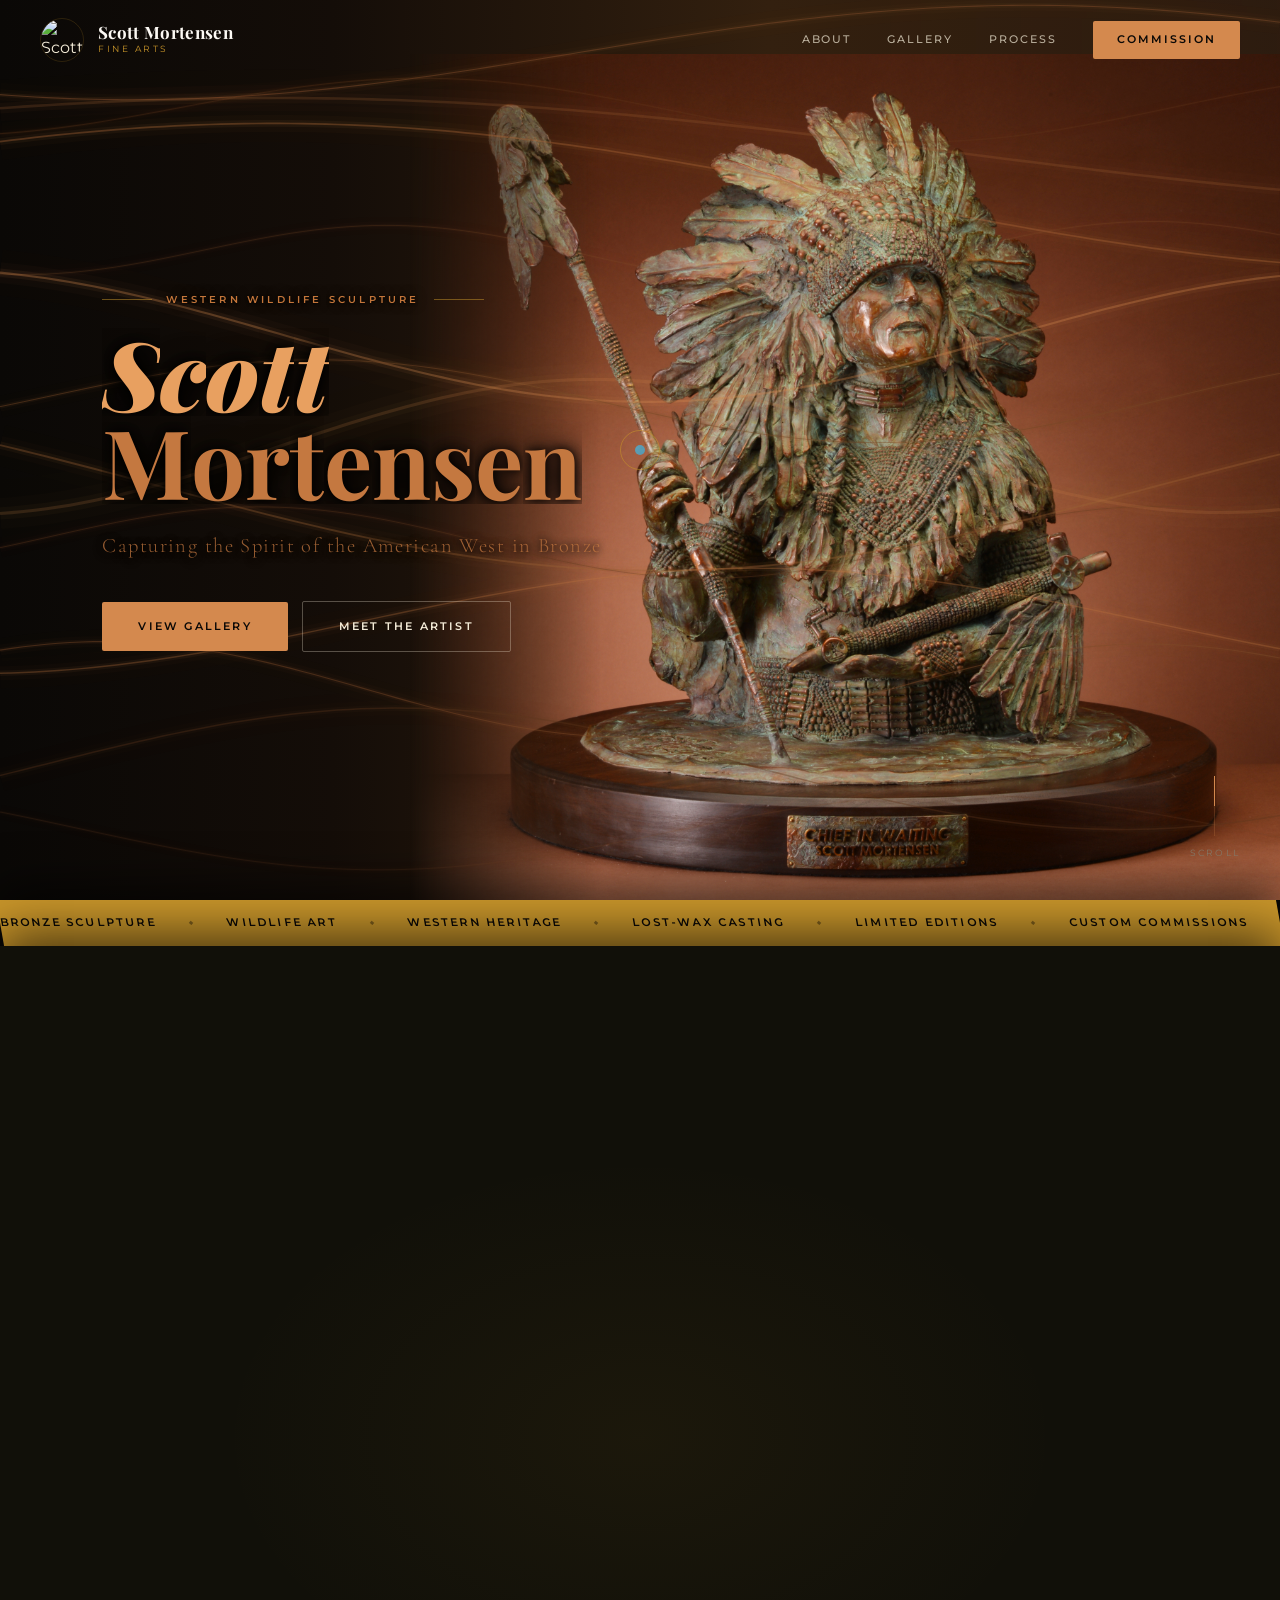
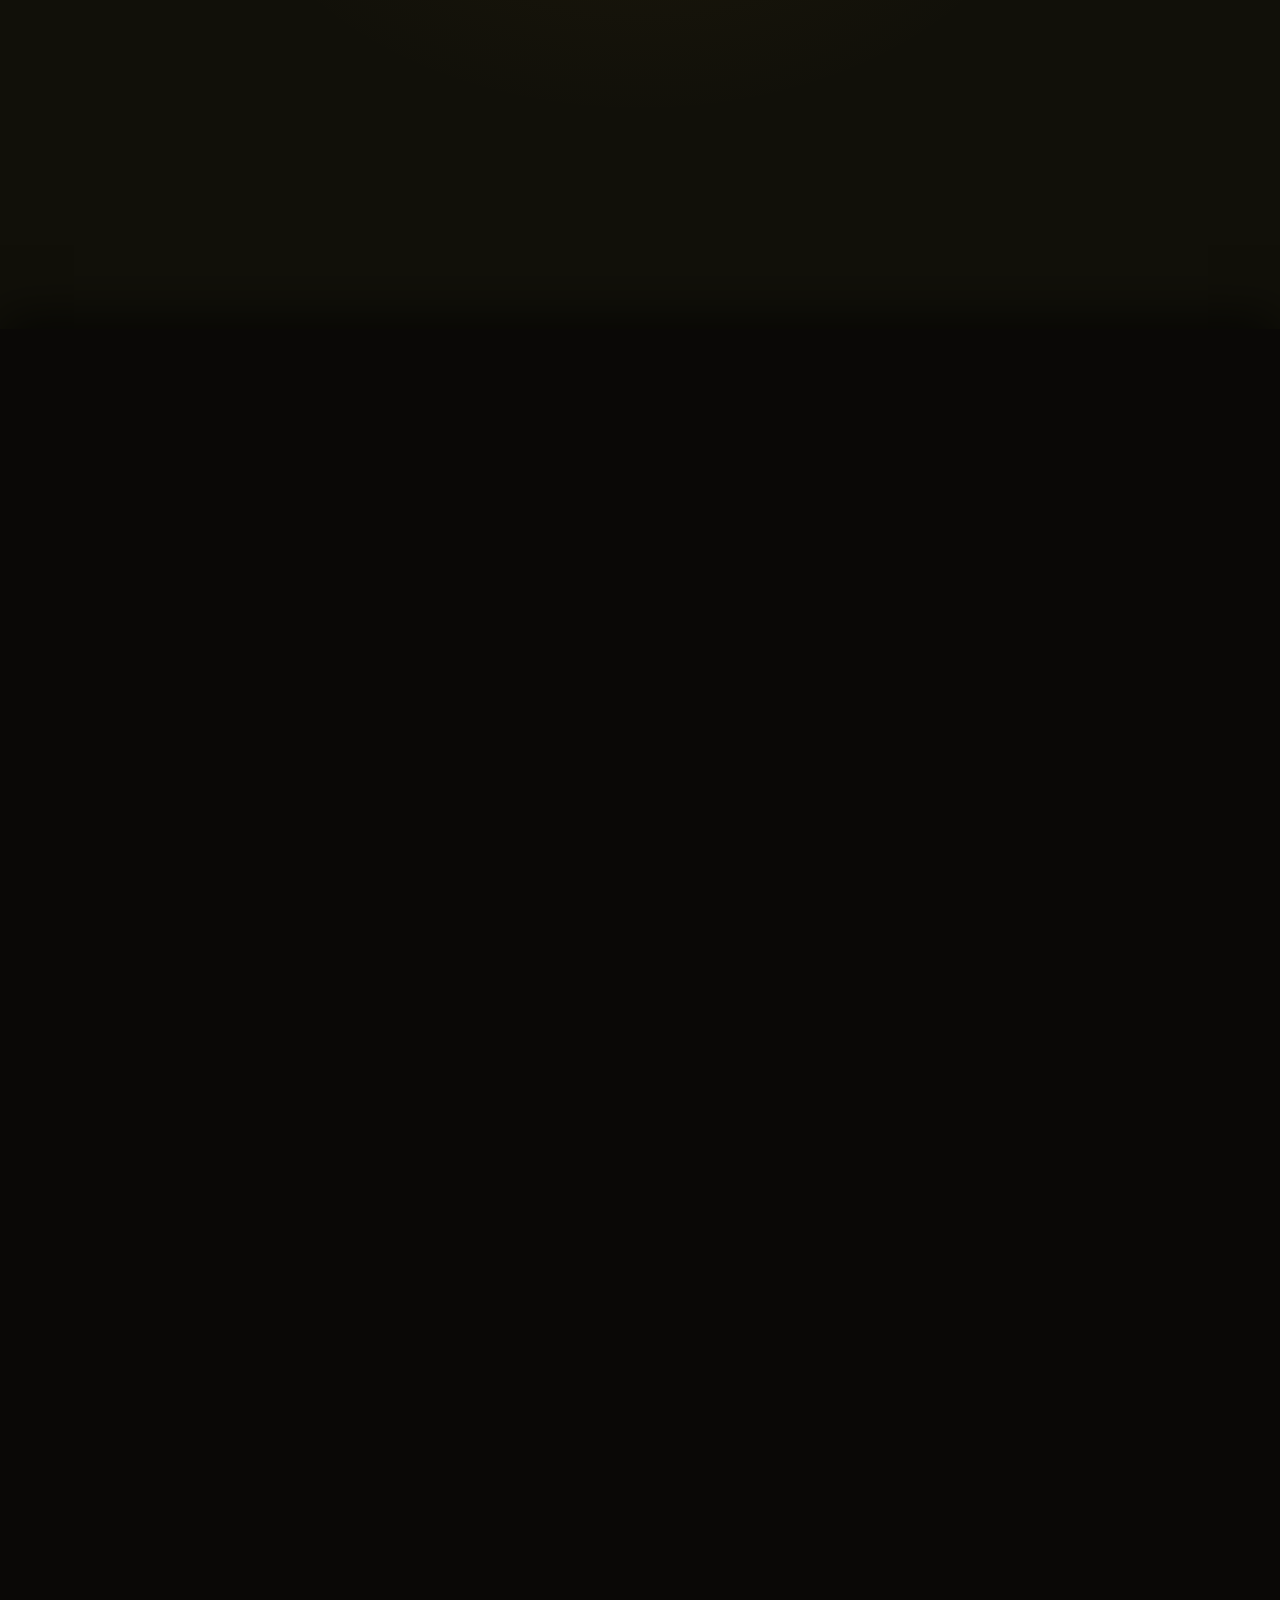
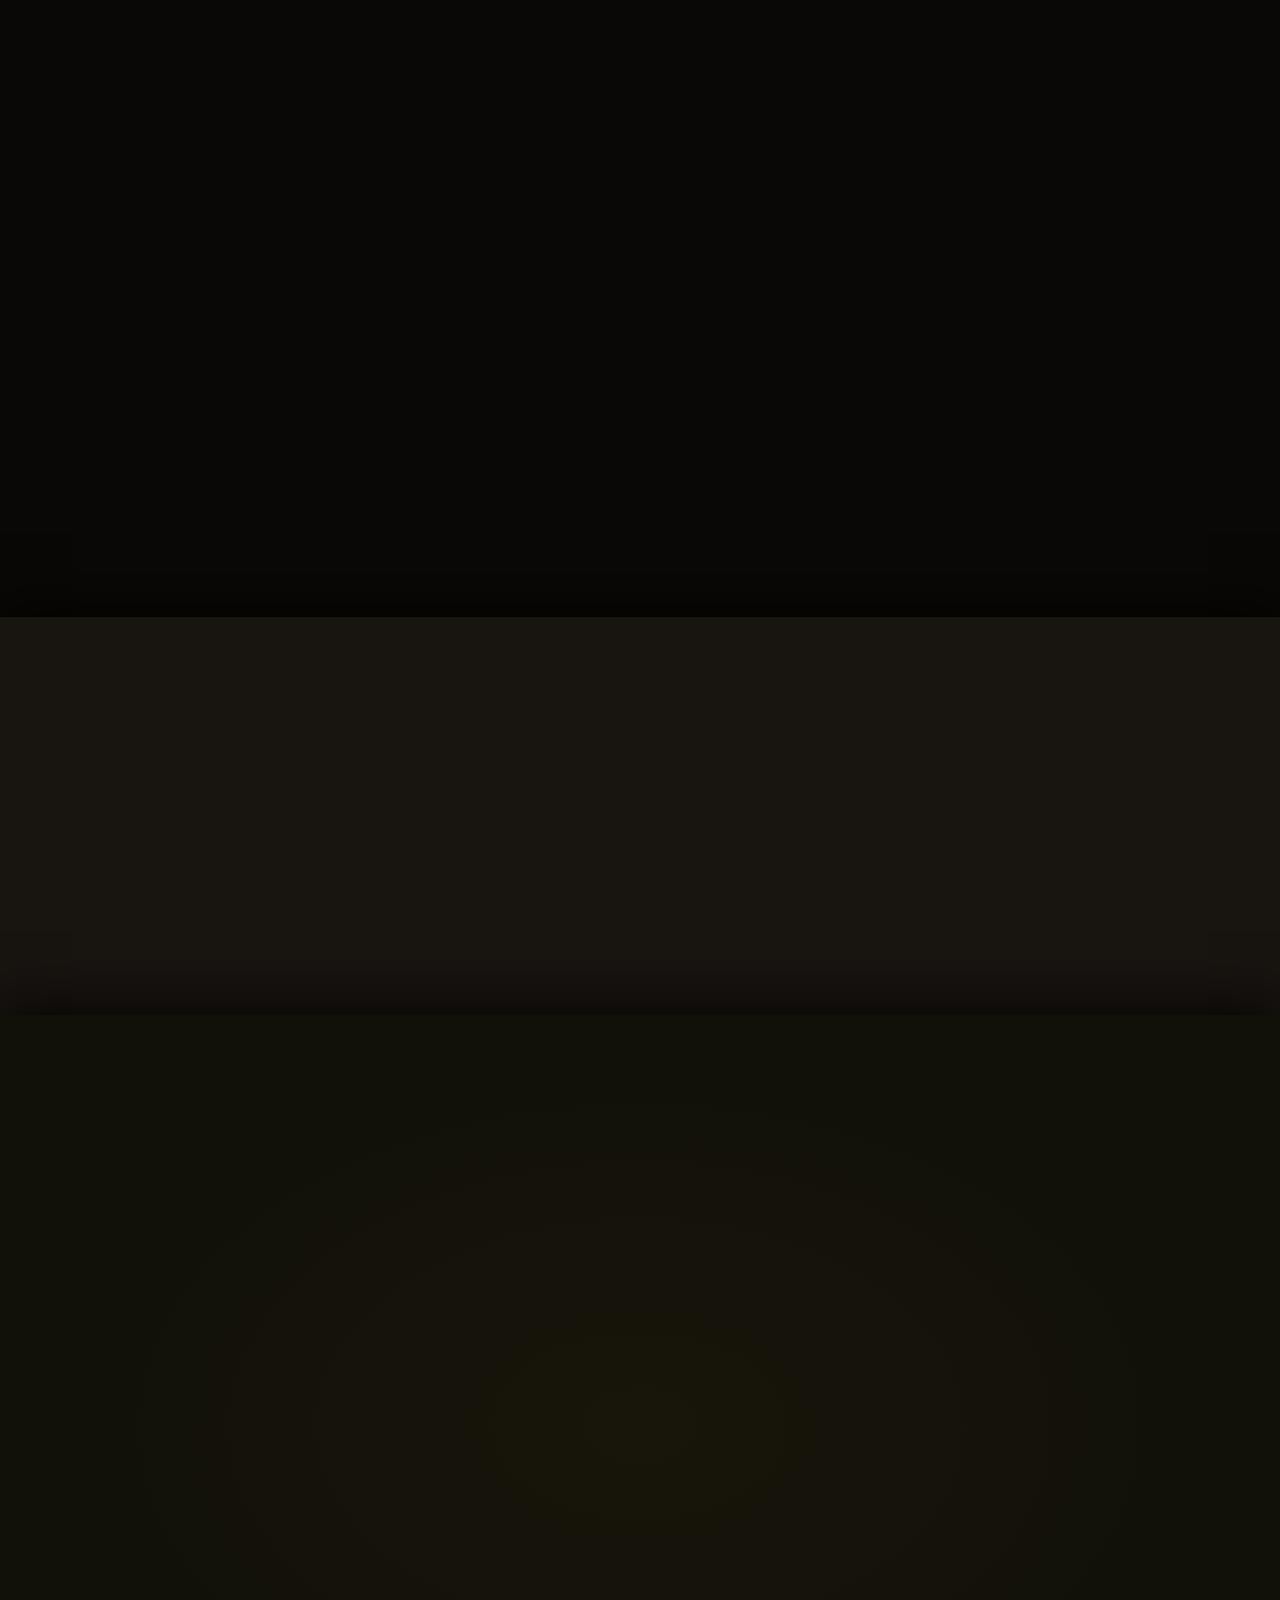
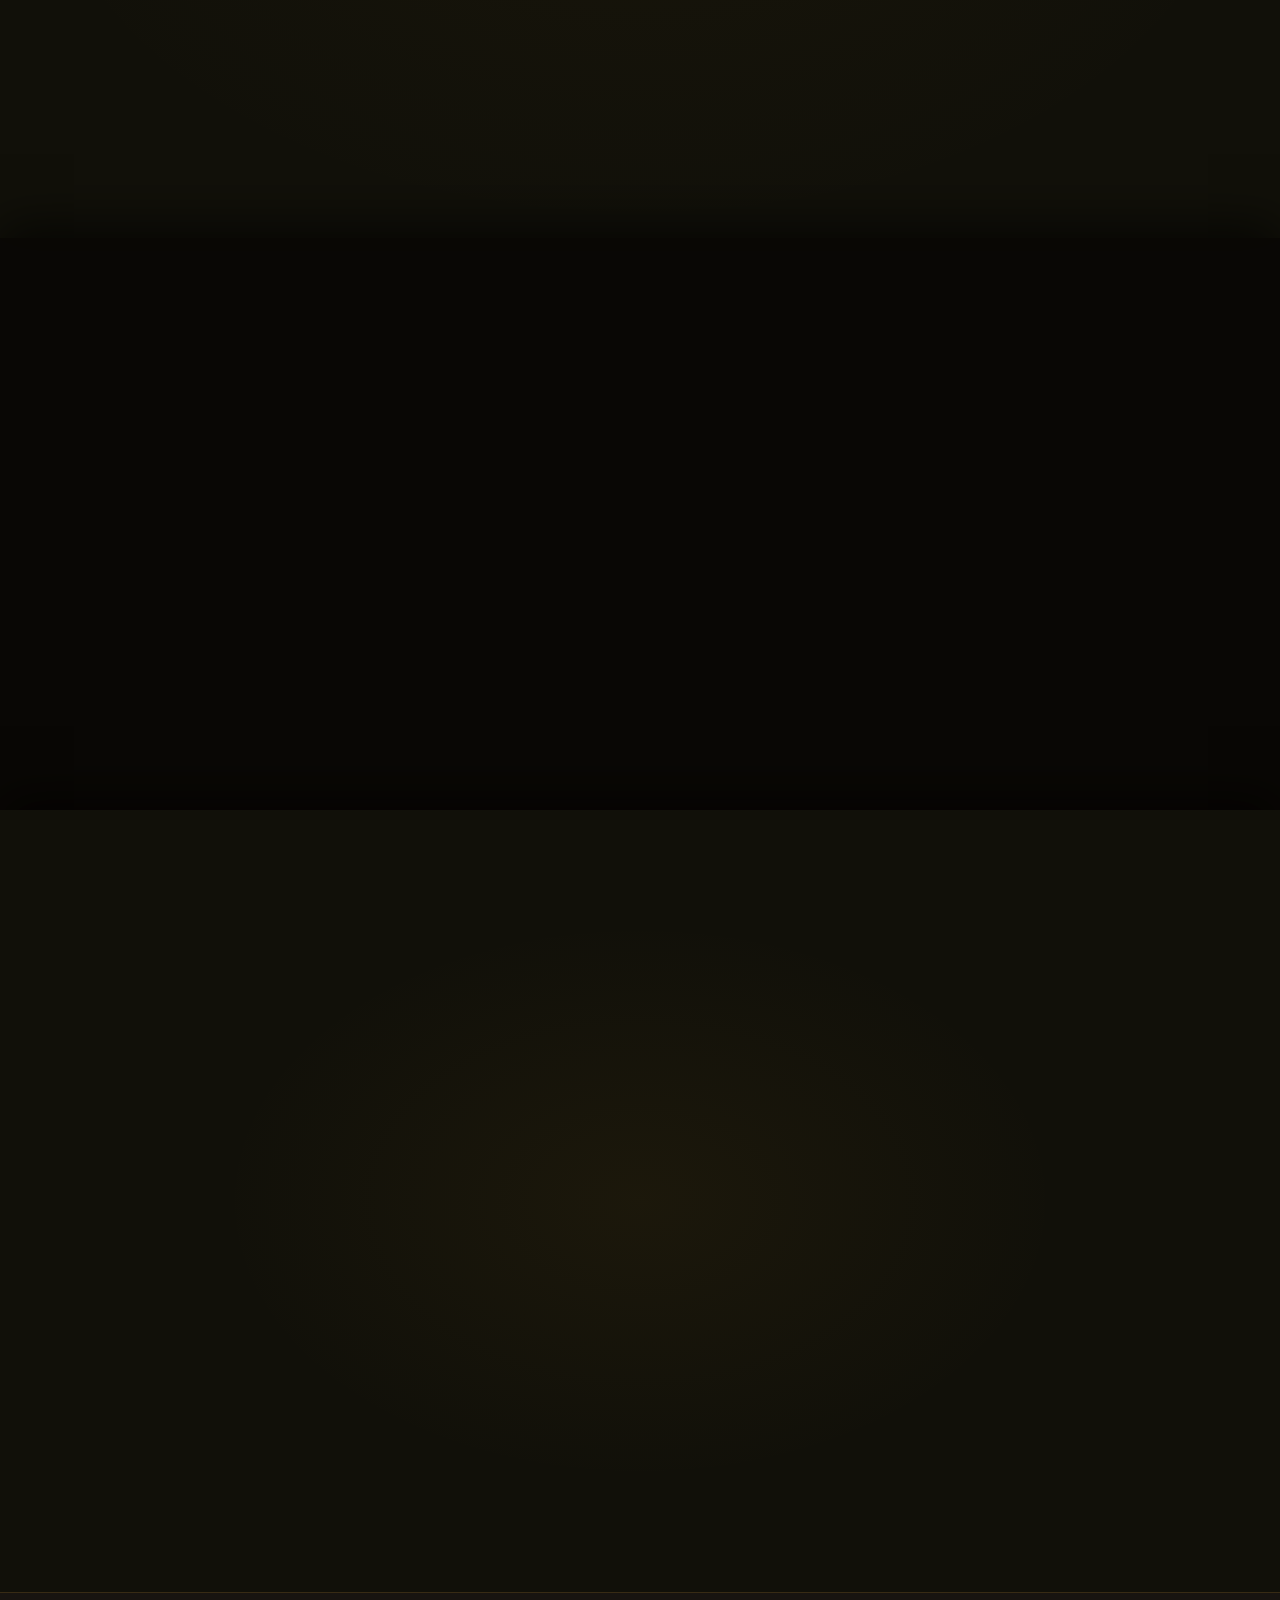
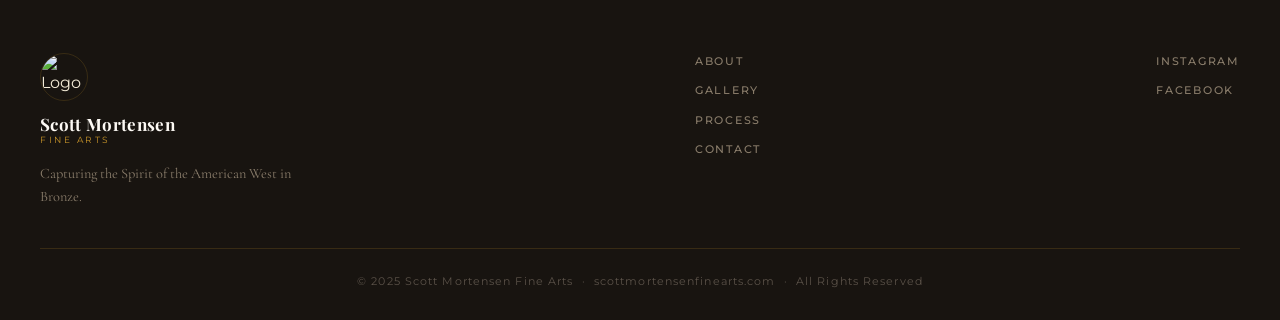
==== commit 0c226e50: "test: sync gallery piece names with real names + hide placeholder testimonials - Gallery captions ->" ====
--- a/Test Website/index.html
+++ b/Test Website/index.html
@@ -181,7 +181,7 @@
           <div class="g-img" style="background-image:url('../Photos/LionDrinking.JPEG')"></div>
           <div class="g-overlay">
             <span class="g-cat">Wildlife</span>
-            <h3>Lion at the Water</h3>
+            <h3>Reflection</h3>
             <p>Patinated Bronze · Limited Edition</p>
           </div>
         </div>
@@ -190,7 +190,7 @@
           <div class="g-img" style="background-image:url('../Photos/Indian.JPG')"></div>
           <div class="g-overlay">
             <span class="g-cat">Native Heritage</span>
-            <h3>Spirit of the Plains</h3>
+            <h3>Chief in Waiting</h3>
             <p>Bronze · Limited Edition</p>
           </div>
         </div>
@@ -199,8 +199,8 @@
           <div class="g-img" style="background-image:url('../Photos/MountainLion.JPG')"></div>
           <div class="g-overlay">
             <span class="g-cat">Wildlife</span>
-            <h3>Mountain Ghost</h3>
-            <p>Bronze · 22" L</p>
+            <h3>On the Prowl</h3>
+            <p>Patinated Bronze · Limited Edition</p>
           </div>
         </div>
 
@@ -255,8 +255,8 @@
           <div class="g-img" style="background-image:url('../Photos/Santa.JPG')"></div>
           <div class="g-overlay">
             <span class="g-cat">Western</span>
-            <h3>St. Nicholas</h3>
-            <p>Bronze · Holiday Series</p>
+            <h3>Coming to Town</h3>
+            <p>Painted Bronze · Holiday Series</p>
           </div>
         </div>
 
@@ -366,7 +366,7 @@
     </div>
   </section>
 
-  <!-- TESTIMONIALS -->
+  <!-- TESTIMONIALS — hidden for now (placeholder quotes; uncomment to restore)
   <section class="testimonials">
     <div class="test-inner">
       <div class="section-header" data-reveal>
@@ -410,6 +410,7 @@
       </div>
     </div>
   </section>
+  -->
 
   <!-- CTA BAND -->
   <section class="cta-band">
--- a/Test Website/styles.css
+++ b/Test Website/styles.css
@@ -13,6 +13,8 @@
   --gold:     #C8952A;
   --gold2:    #E0AA48;
   --gold3:    #F5C96A;
+  --copper:   #D4894E;
+  --copper2:  #E8A060;
   --cream:    #F4ECD8;
   --muted:    #8A7D6B;
   --muted2:   #5A5148;
@@ -126,10 +128,10 @@
 .btn:hover::before { transform: translateX(0); }
 
 .btn-gold {
-  background: var(--gold);
+  background: var(--copper);
   color: var(--bg);
 }
-.btn-gold:hover { background: var(--gold2); }
+.btn-gold:hover { background: var(--copper2); }
 
 .btn-ghost {
   background: transparent;
@@ -226,13 +228,13 @@
 .nav-link:hover::after { transform: scaleX(1); transform-origin: left; }
 
 .nav-cta {
-  background: var(--gold); color: var(--bg) !important;
+  background: var(--copper); color: var(--bg) !important;
   padding: 10px 24px; border-radius: 2px;
   font-weight: 600; letter-spacing: 0.18em;
   transition: background 0.3s !important;
 }
 .nav-cta::after { display: none; }
-.nav-cta:hover { background: var(--gold2) !important; }
+.nav-cta:hover { background: var(--copper2) !important; }
 
 .nav-hamburger {
   display: none; flex-direction: column;
@@ -377,11 +379,11 @@
 }
 .scroll-track {
   width: 1px; height: 60px;
-  background: rgba(200,149,42,0.2); position: relative; overflow: hidden;
+  background: rgba(212,137,78,0.22); position: relative; overflow: hidden;
 }
 .scroll-thumb {
   position: absolute; top: 0; left: 0; right: 0;
-  height: 30px; background: var(--gold);
+  height: 30px; background: var(--copper);
   animation: scrollThumb 2s var(--ease) infinite;
 }
 @keyframes scrollThumb {
@@ -998,16 +1000,16 @@
 .pl-initials {
   font-family: var(--ff-serif);
   font-size: clamp(5rem, 14vw, 9rem);
-  font-weight: 900; color: var(--gold); line-height: 1;
+  font-weight: 900; color: var(--copper); line-height: 1;
   opacity: 0; transform: translateY(20px);
   animation: plRise 0.6s var(--ease2) 0.15s forwards;
 }
 .pl-bar {
   width: 200px; height: 2px;
-  background: rgba(200,149,42,0.15);
+  background: rgba(212,137,78,0.18);
   margin: 24px auto 16px; overflow: hidden;
 }
-.pl-fill { height: 100%; background: var(--gold); width: 0; animation: plFill 1.1s var(--ease2) 0.4s forwards; }
+.pl-fill { height: 100%; background: var(--copper); width: 0; animation: plFill 1.1s var(--ease2) 0.4s forwards; }
 .pl-label {
   font-size: 10px; font-weight: 600;
   letter-spacing: 0.3em; text-transform: uppercase; color: var(--muted);
@@ -1157,58 +1159,54 @@
    Black BG · Animated brown flowing lines · Sculpture reveal
    ============================================================ */
 
+/* LAYER 1 (bottom): black -> brown fade, left to right */
 .hero-cinematic {
   position: relative;
   height: 100vh; min-height: 640px;
   overflow: hidden;
-  background: #0A0806;
-}
-
-/* Canvas fills entire hero behind everything */
+  background: linear-gradient(to right,
+    #0A0806 0%,
+    #140D08 26%,
+    #33200F 60%,
+    #45291699 100%);
+}
+
+/* LAYER 3: animated streaks — ON TOP of the sculpture */
 .hc-canvas {
   position: absolute; inset: 0;
   width: 100%; height: 100%;
-  z-index: 1; pointer-events: none; display: block;
-}
-
-/* Sculpture: right 68%, wipes up from bottom on load */
+  z-index: 2; pointer-events: none; display: block;
+}
+
+/* LAYER 2: sculpture (Chief in Waiting) — fully visible, just behind the
+   streaks/text. Only the empty left backdrop of the photo feathers into the
+   brown base gradient; the Indian itself is never masked. */
 .hc-sculpture {
   position: absolute;
   top: 6%; right: 0;
   width: 68%; height: 100%;
   background-size: cover;
   background-position: center 28%;
-  z-index: 2;
+  z-index: 1;
   clip-path: inset(100% 0 0 0);
   transition: clip-path 2s cubic-bezier(0.16, 1, 0.3, 1);
   mix-blend-mode: normal;
   opacity: 1;
+  -webkit-mask-image: linear-gradient(to right, rgba(0,0,0,0) 0%, #000 22%);
+  mask-image: linear-gradient(to right, rgba(0,0,0,0) 0%, #000 22%);
 }
 .hc-sculpture.revealed { clip-path: inset(0% 0 0 0); }
 
-/* Vignette: all-edge fade — no hard boundaries */
-.hc-vignette {
-  position: absolute;
-  inset: 0;
-  z-index: 3; pointer-events: none;
-  background:
-    linear-gradient(to right,
-      rgba(10,8,6,1)    0%,
-      rgba(10,8,6,0.82) 14%,
-      rgba(10,8,6,0.22) 42%,
-      rgba(10,8,6,0.08) 65%,
-      rgba(10,8,6,0.55) 88%,
-      rgba(10,8,6,0.85) 100%
-    ),
-    linear-gradient(to top,
-      rgba(10,8,6,1)    0%,
-      rgba(10,8,6,0.55) 18%,
-      transparent       42%
-    ),
-    linear-gradient(to bottom,
-      rgba(10,8,6,0.75) 0%,
-      transparent       20%
-    );
+/* Vignette removed per 4-layer design */
+.hc-vignette { display: none; }
+
+/* Legibility: a soft dark halo hugging the hero text (no boxes) so it reads
+   over the sculpture while the image stays fully visible. */
+.hc-eyebrow {
+  text-shadow: 0 1px 3px rgba(0,0,0,0.95), 0 0 12px rgba(0,0,0,0.85);
+}
+.hc-subtitle {
+  text-shadow: 0 2px 10px rgba(0,0,0,0.92), 0 0 6px rgba(0,0,0,0.85);
 }
 
 /* Title: left column, vertically centered */
@@ -1243,7 +1241,7 @@
   font-weight: 900; color: #d4894e; line-height: 0.9;
   margin-bottom: 26px;
   display: flex; flex-direction: column;
-  text-shadow: 0 0 60px rgba(0,0,0,0.95), 0 2px 16px rgba(0,0,0,0.8);
+  text-shadow: 0 0 8px rgba(0,0,0,0.92), 0 0 22px rgba(0,0,0,0.82), 0 4px 30px rgba(0,0,0,0.9);
 }
 .hc-big-title em     { color: #e8a060; font-style: italic; display: inline; }
 .hc-big-title strong { color: #c47840; font-style: normal; display: inline; }
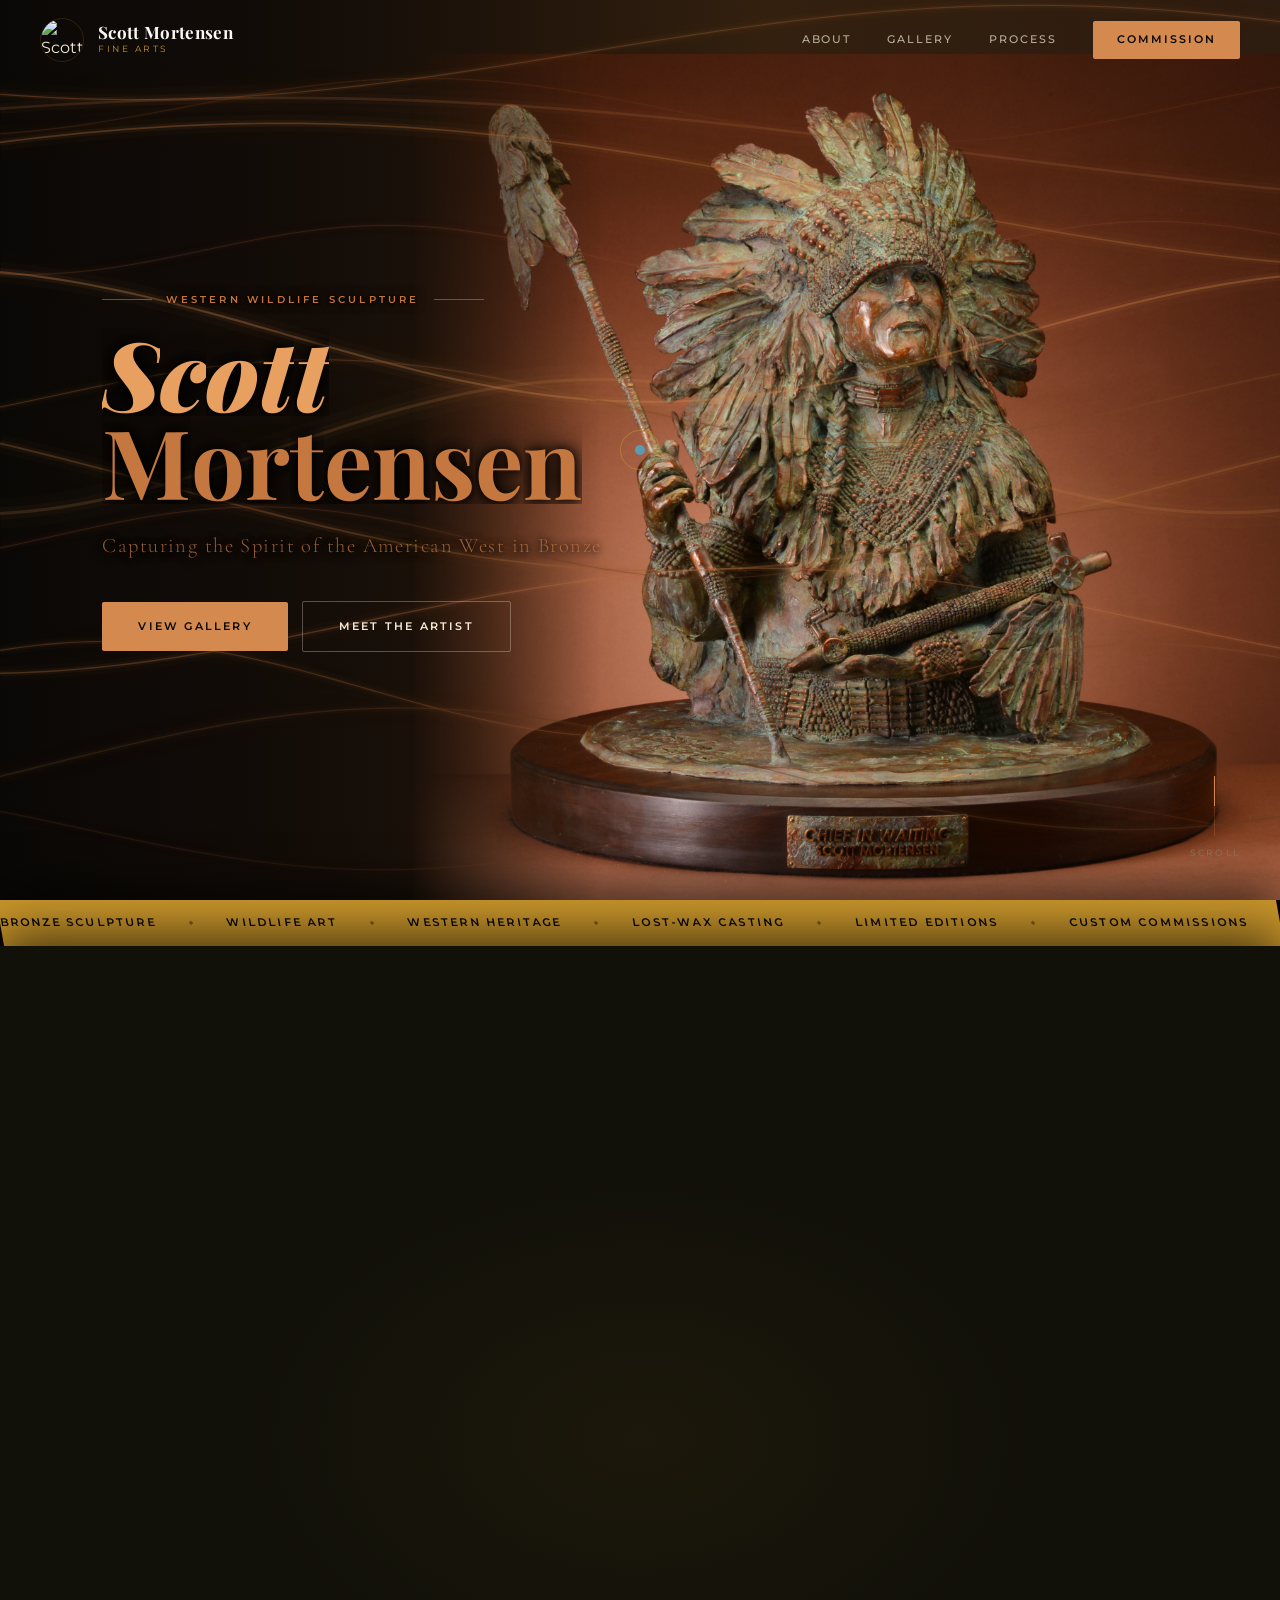
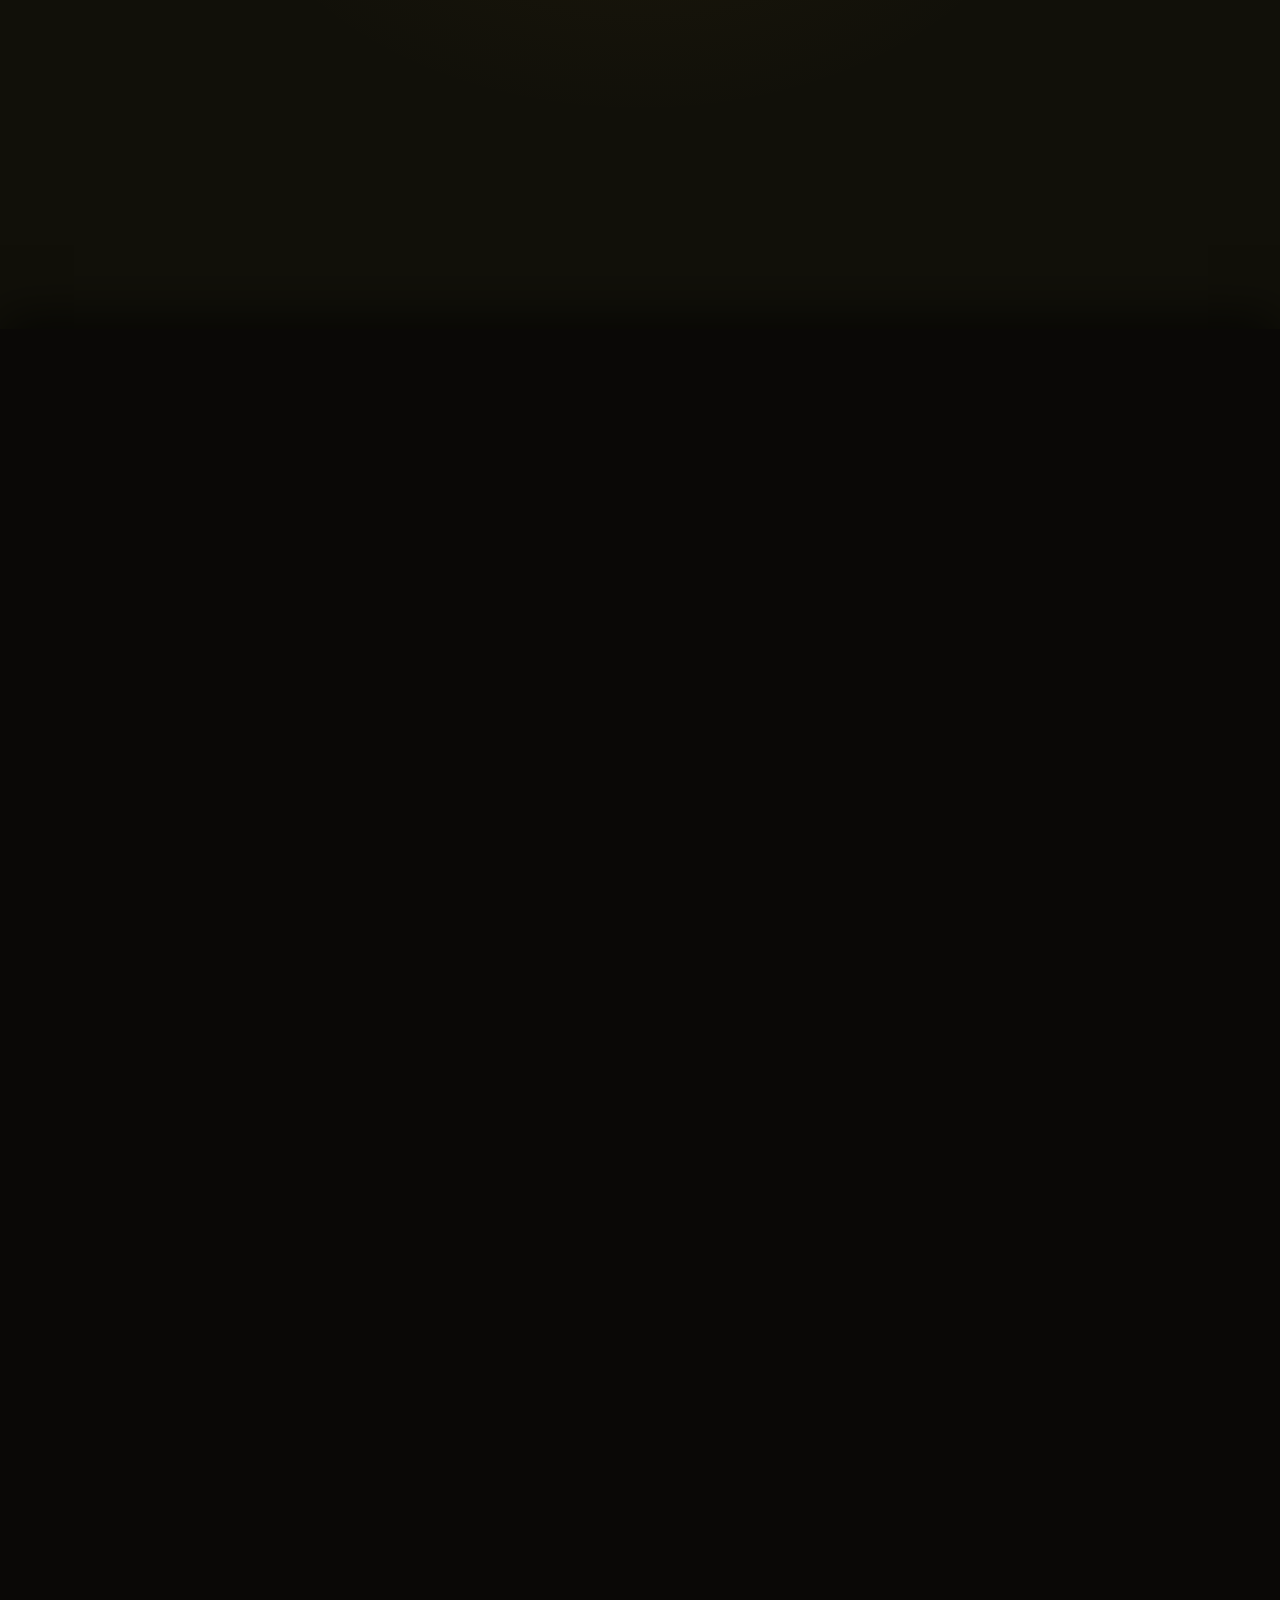
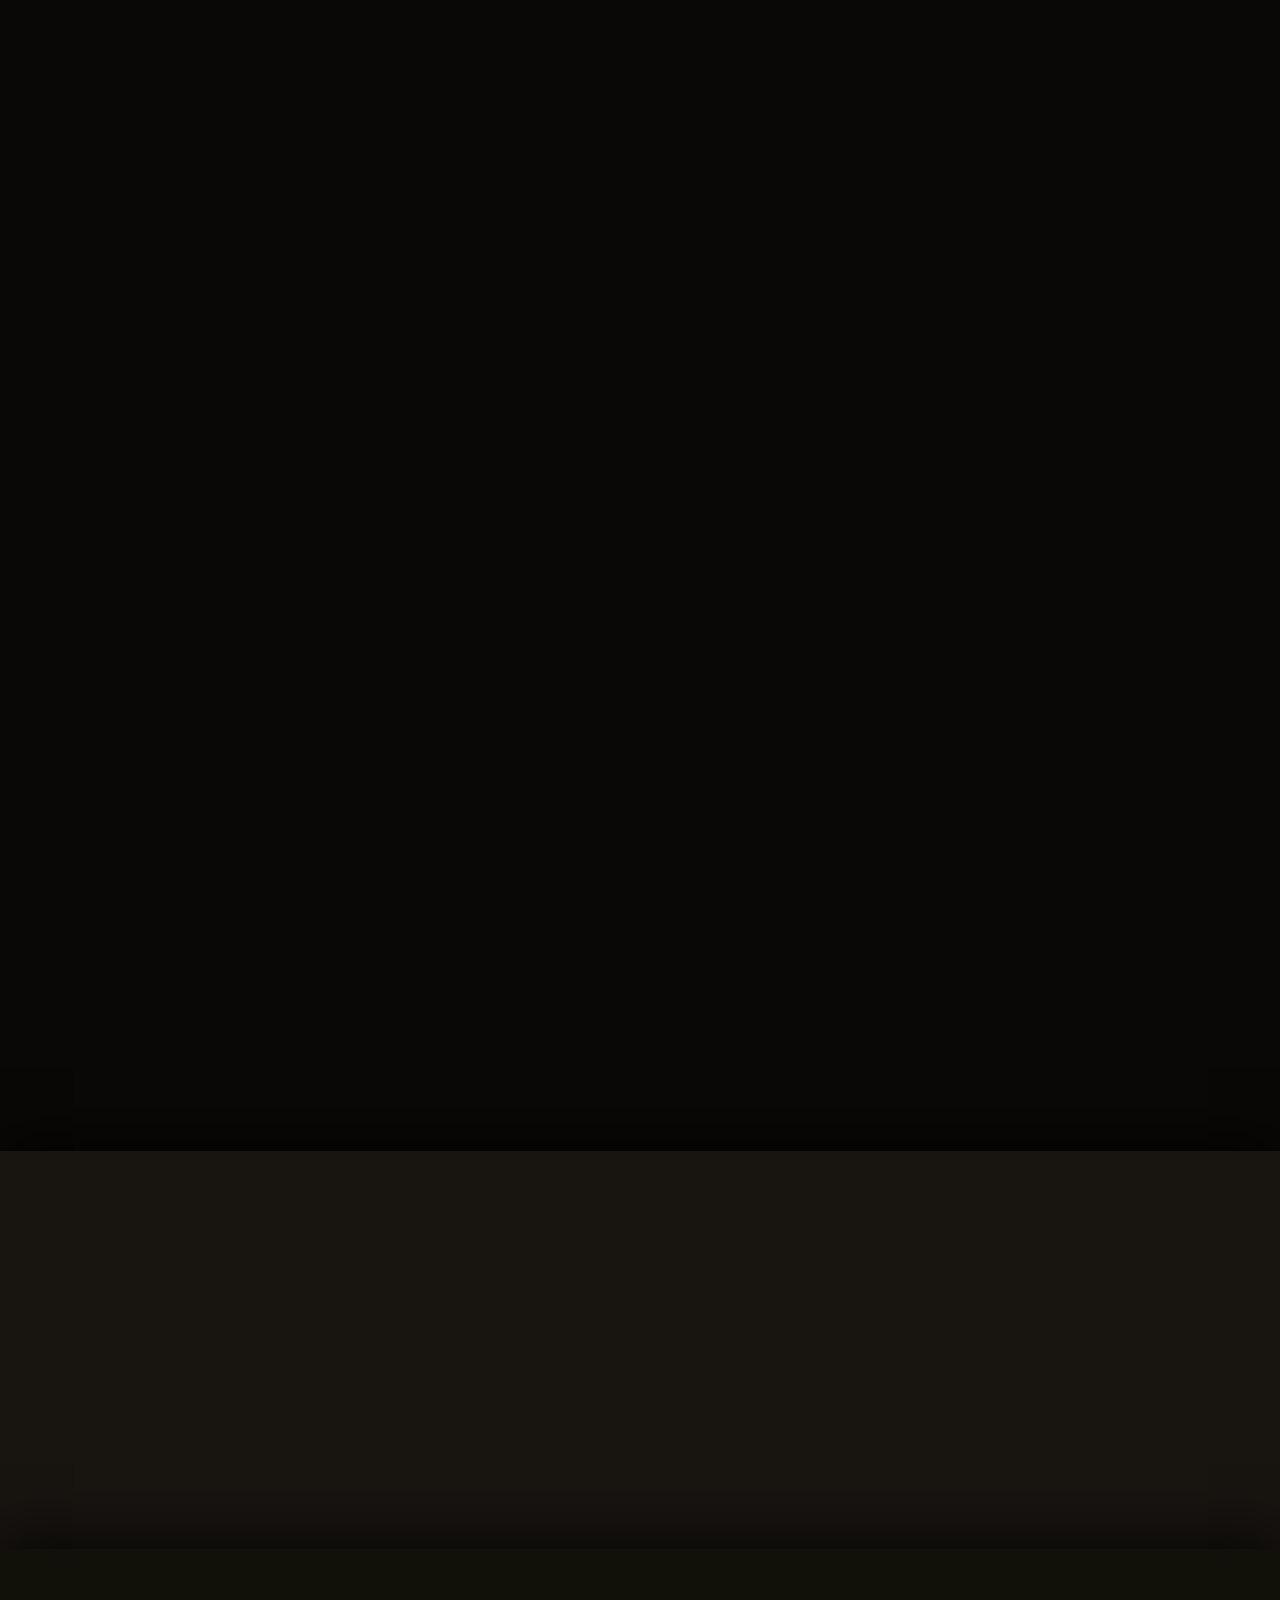
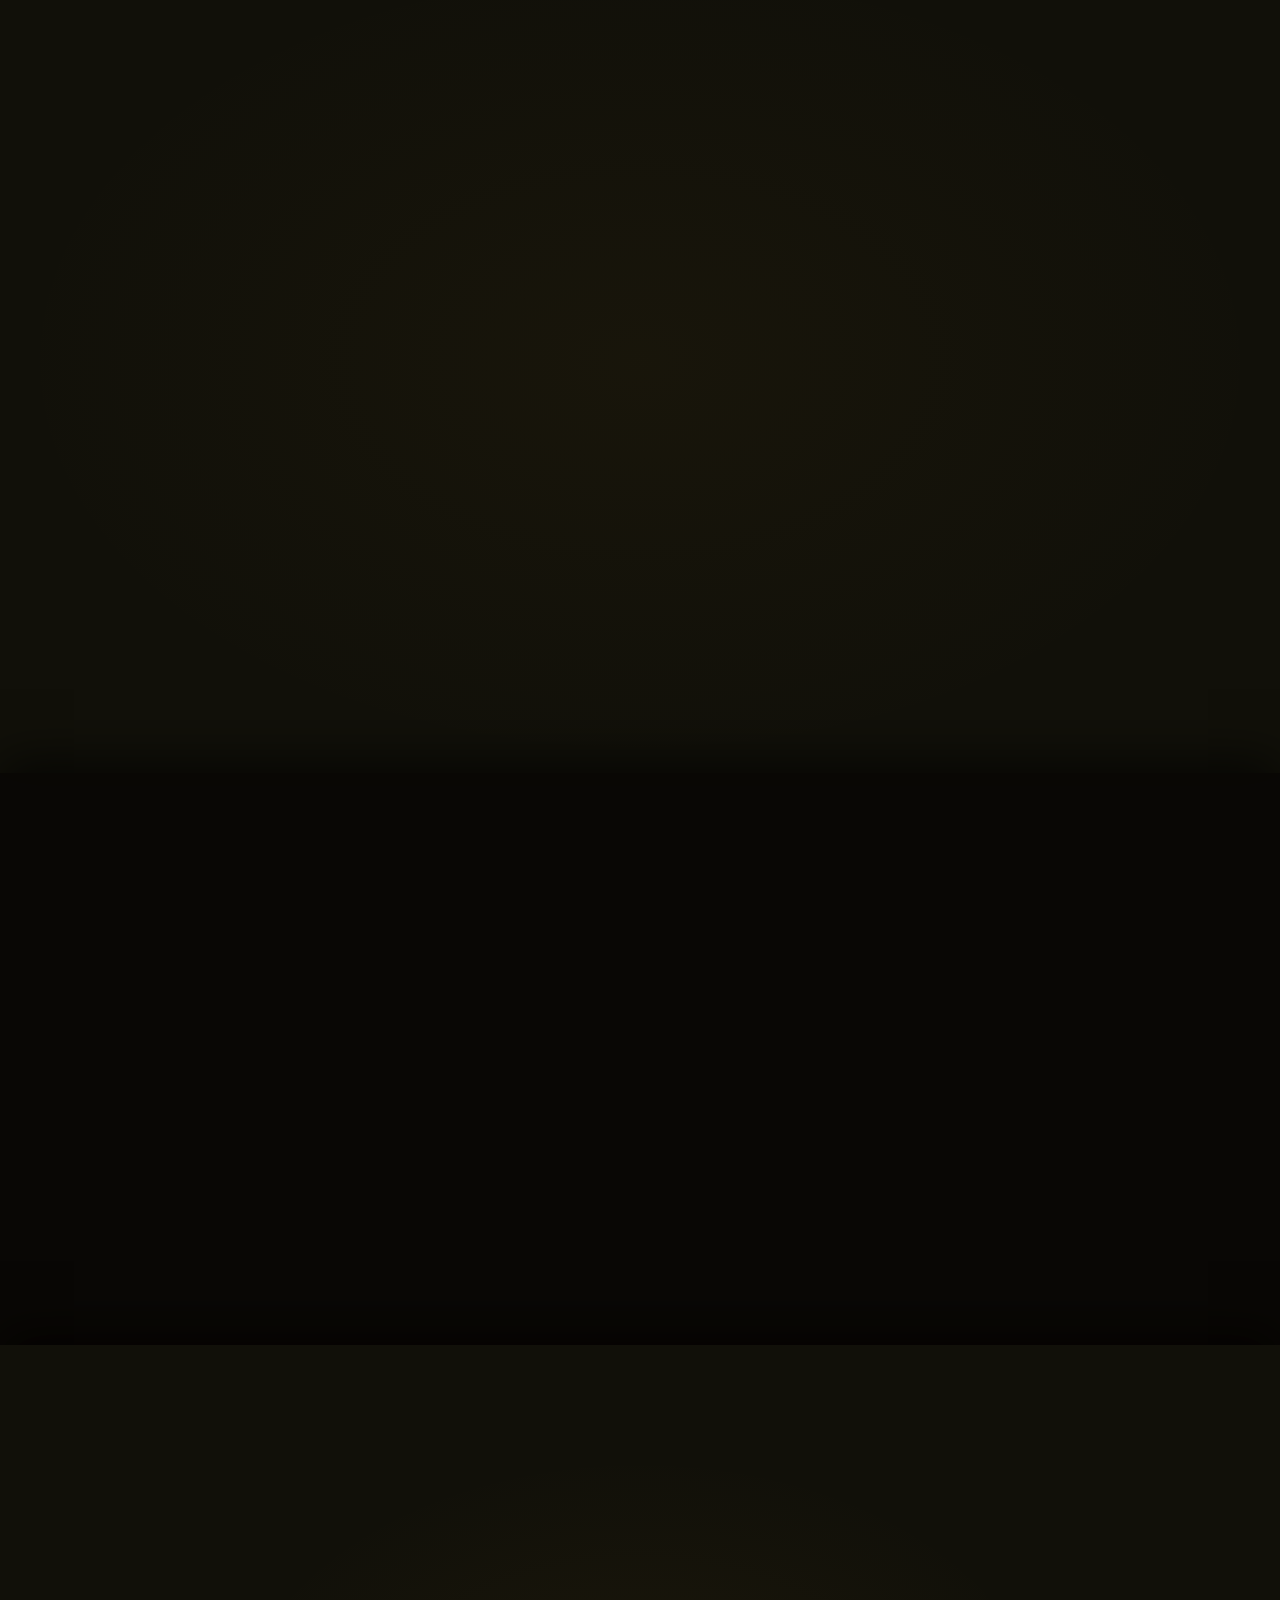
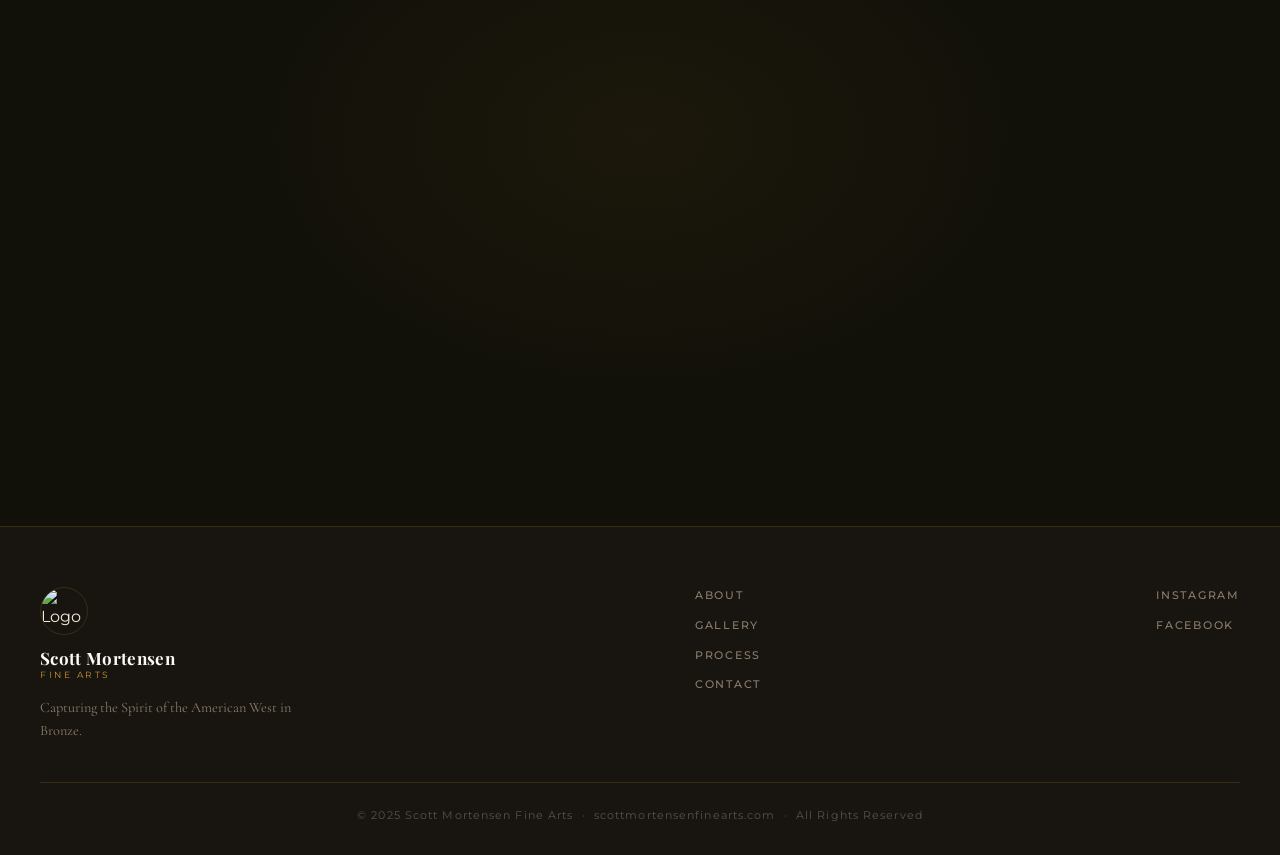
==== commit e2272e0b: "test: add all remaining sculpture photos to gallery + fix mislabeled pieces - Add pronghorn 'I See Y" ====
--- a/Test Website/index.html
+++ b/Test Website/index.html
@@ -204,6 +204,24 @@
           </div>
         </div>
 
+        <div class="g-item" data-cat="wildlife">
+          <div class="g-img" style="background-image:url('../Photos/ProngHorn.JPEG')"></div>
+          <div class="g-overlay">
+            <span class="g-cat">Wildlife</span>
+            <h3>I See You</h3>
+            <p>Patinated Bronze · Limited Edition</p>
+          </div>
+        </div>
+
+        <div class="g-item" data-cat="wildlife">
+          <div class="g-img" style="background-image:url('../Photos/ProngHornColor.JPG')"></div>
+          <div class="g-overlay">
+            <span class="g-cat">Wildlife</span>
+            <h3>I See You</h3>
+            <p>Painted Bronze · Limited Edition</p>
+          </div>
+        </div>
+
         <!-- Row 2: Three standard -->
         <div class="g-item" data-cat="coatrack">
           <div class="g-img" style="background-image:url('../Photos/BearCoatRack.JPG')"></div>
@@ -260,31 +278,40 @@
           </div>
         </div>
 
-        <!-- Row 4: Additional works -->
-        <div class="g-item" data-cat="wildlife">
-          <div class="g-img" style="background-image:url('../Photos/DSC_5690.JPEG')"></div>
-          <div class="g-overlay">
-            <span class="g-cat">Wildlife</span>
-            <h3>High Alpine</h3>
-            <p>Bronze · 14" H</p>
-          </div>
-        </div>
-
-        <div class="g-item" data-cat="wildlife">
+        <!-- Row 4: More coat racks & wall pieces -->
+        <div class="g-item" data-cat="coatrack">
+          <div class="g-img" style="background-image:url('../Photos/DSC_5958.JPEG')"></div>
+          <div class="g-overlay">
+            <span class="g-cat">Coat Rack</span>
+            <h3>The Elk</h3>
+            <p>Bronze Coat Rack · Functional Art</p>
+          </div>
+        </div>
+
+        <div class="g-item" data-cat="coatrack">
+          <div class="g-img" style="background-image:url('../Photos/IMG_1643.JPG')"></div>
+          <div class="g-overlay">
+            <span class="g-cat">Coat Rack</span>
+            <h3>The Ram</h3>
+            <p>Bronze Coat Rack · Functional Art</p>
+          </div>
+        </div>
+
+        <div class="g-item" data-cat="coatrack">
           <div class="g-img" style="background-image:url('../Photos/IMG_1635.JPG')"></div>
           <div class="g-overlay">
-            <span class="g-cat">Wildlife</span>
-            <h3>Rocky Summit</h3>
-            <p>Bronze · 16" H</p>
-          </div>
-        </div>
-
-        <div class="g-item" data-cat="wildlife">
+            <span class="g-cat">Coat Rack</span>
+            <h3>The Antelope</h3>
+            <p>Bronze Coat Rack · Functional Art</p>
+          </div>
+        </div>
+
+        <div class="g-item" data-cat="coatrack">
           <div class="g-img" style="background-image:url('../Photos/DSC_5857.JPEG')"></div>
           <div class="g-overlay">
-            <span class="g-cat">Wildlife</span>
-            <h3>The Strike</h3>
-            <p>Bronze · 18" H</p>
+            <span class="g-cat">Coat Rack</span>
+            <h3>Bison Skull</h3>
+            <p>Bronze Wall Sculpture</p>
           </div>
         </div>
 
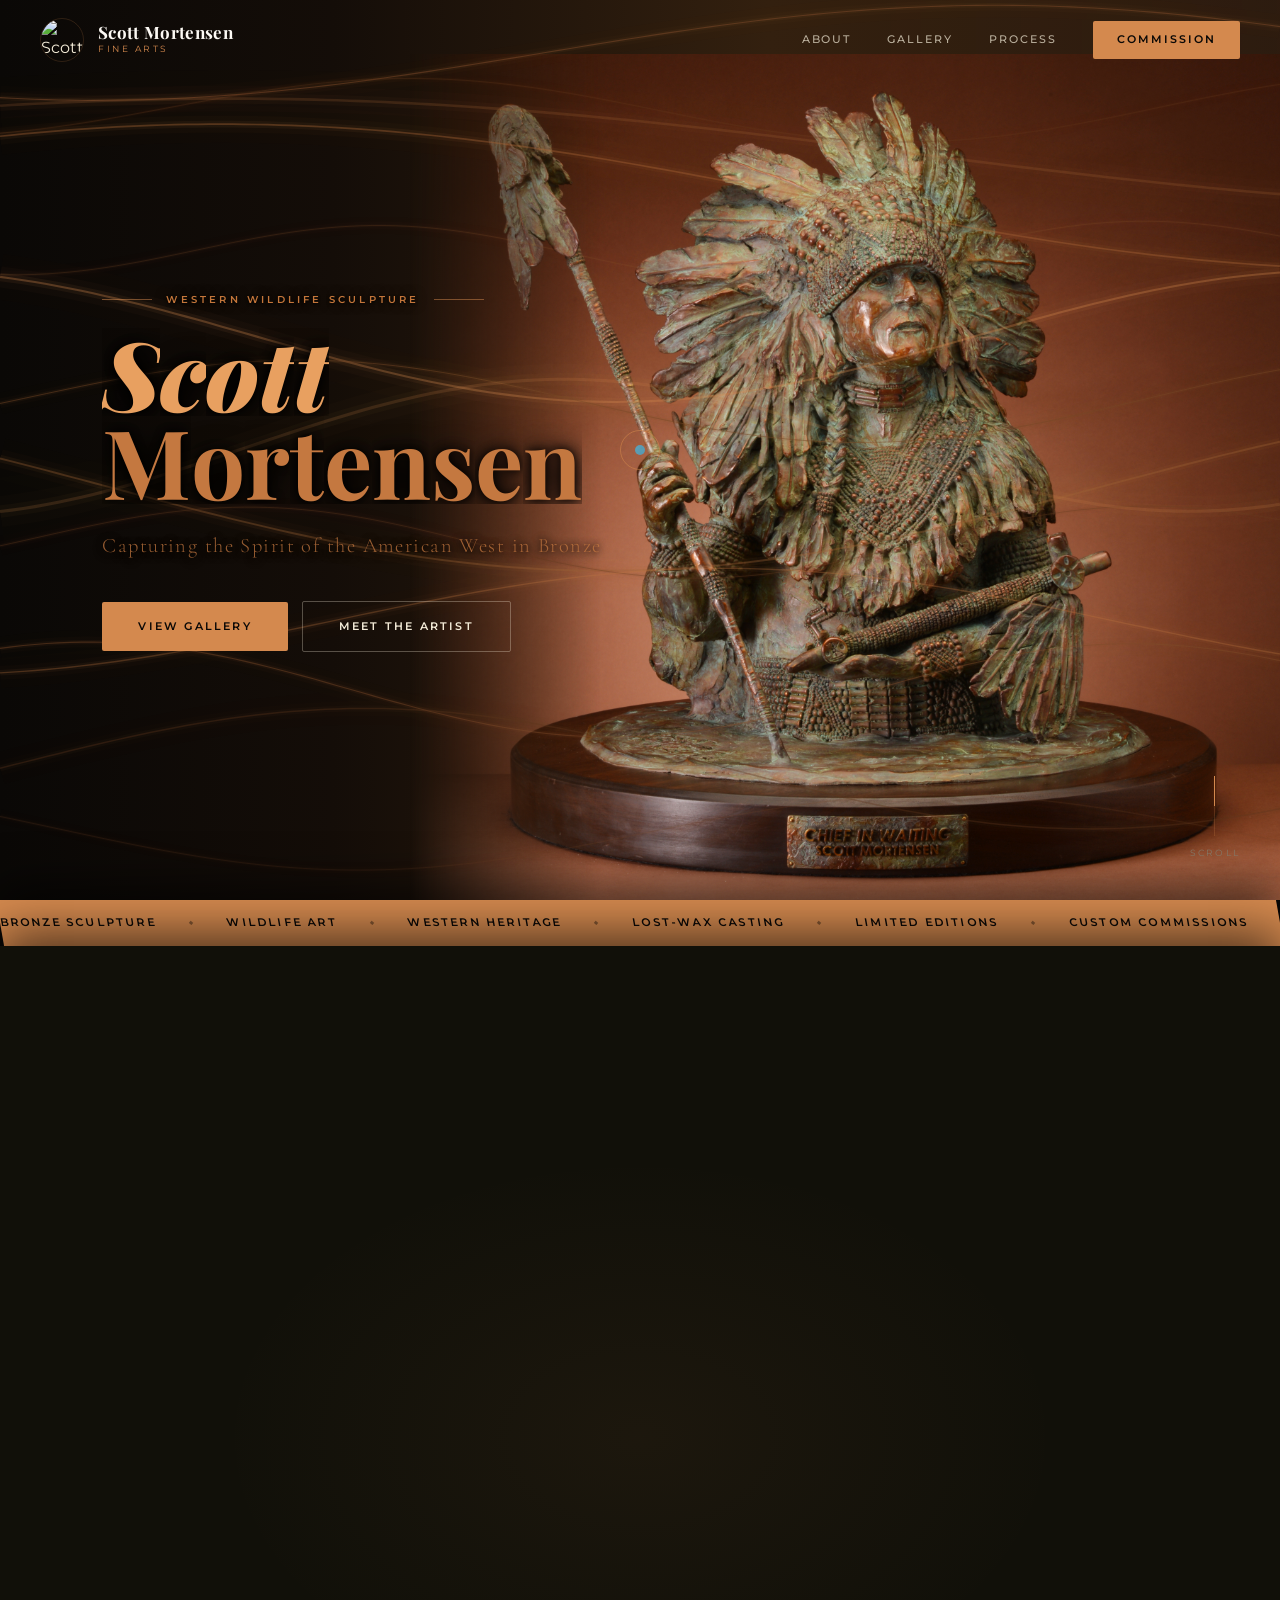
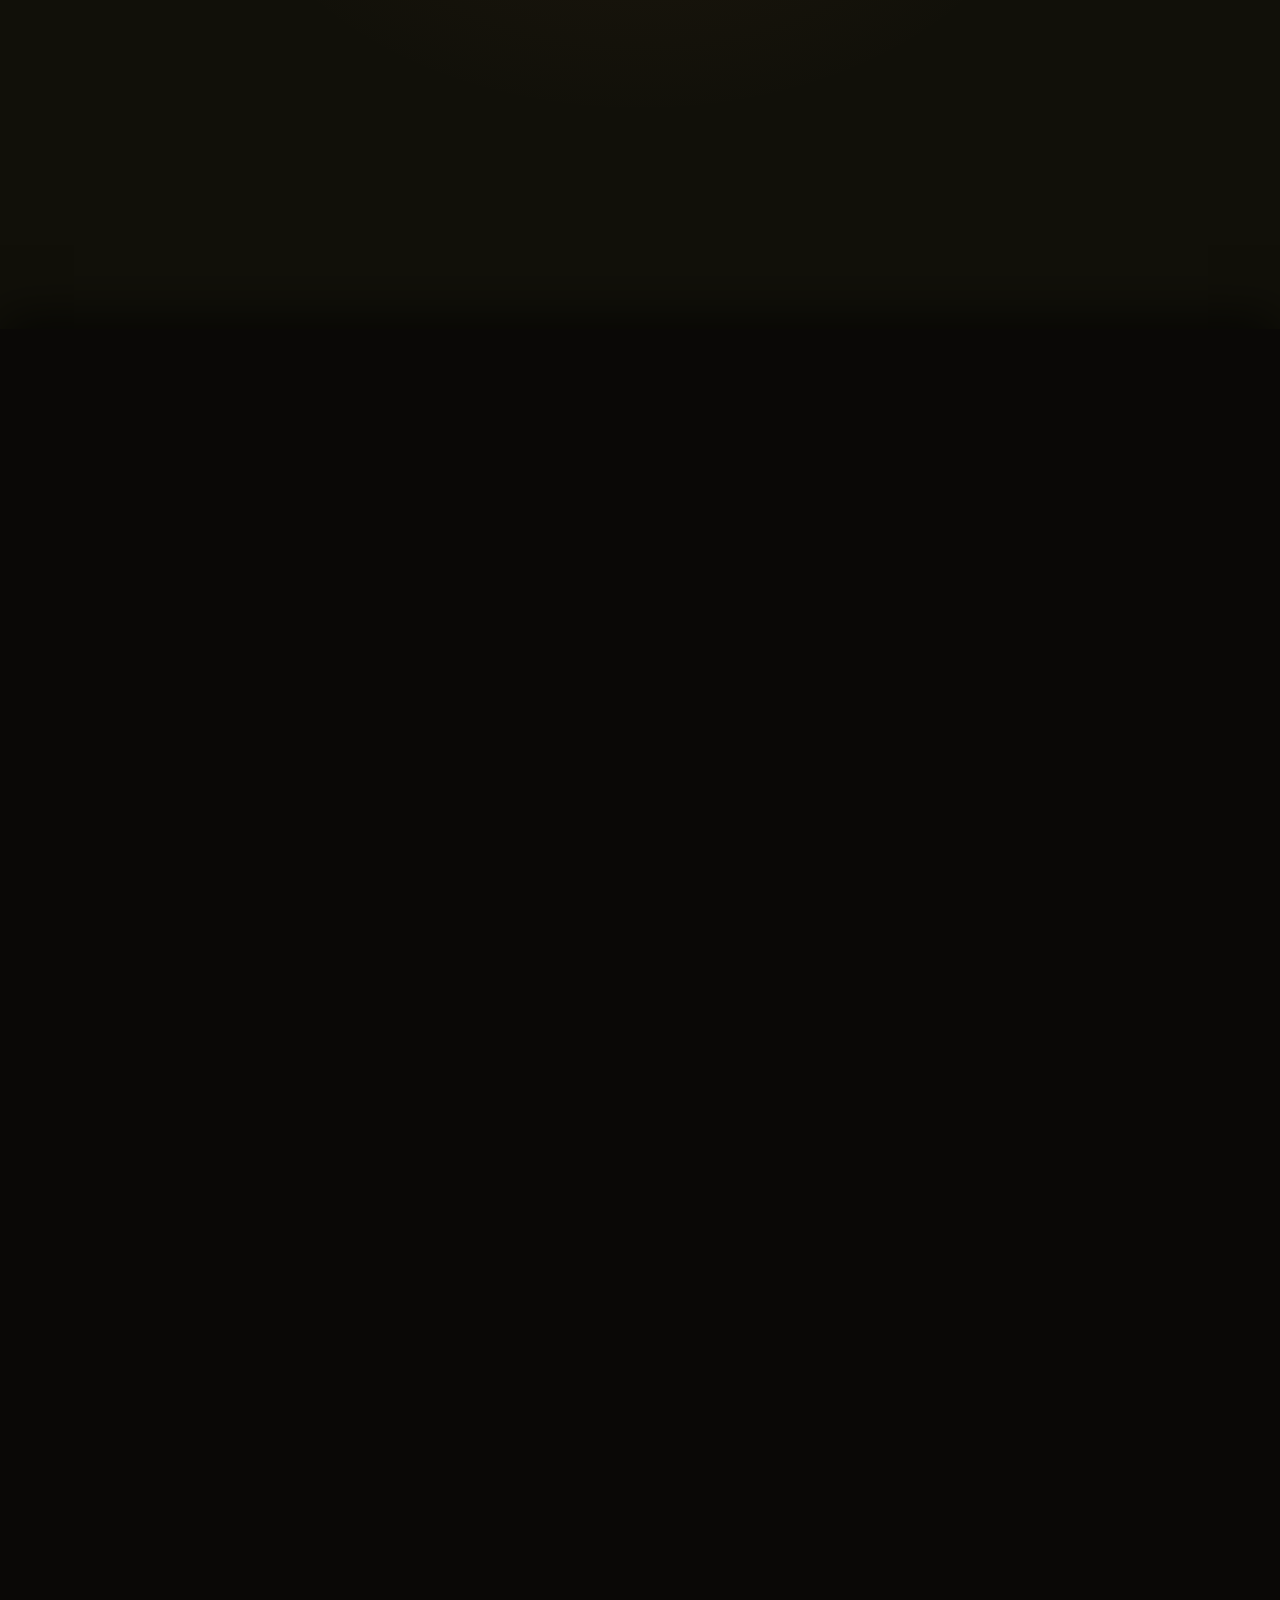
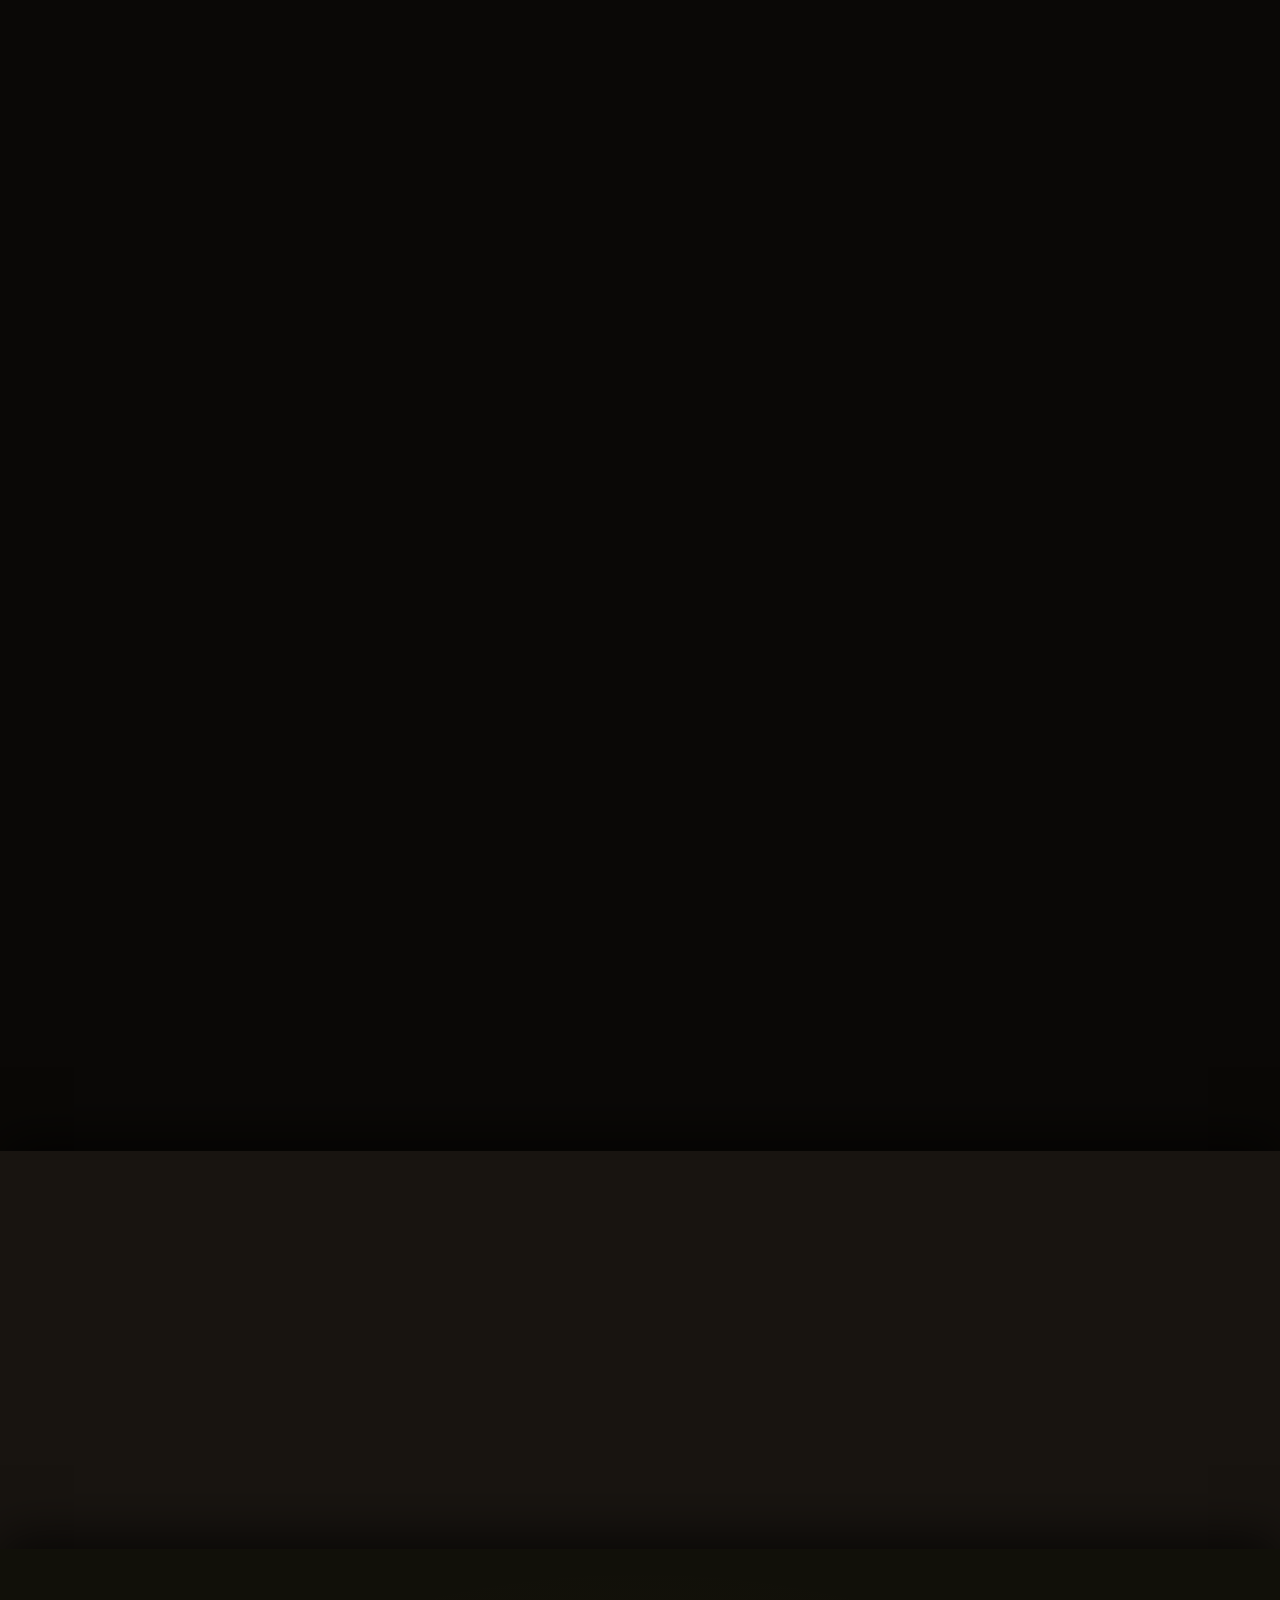
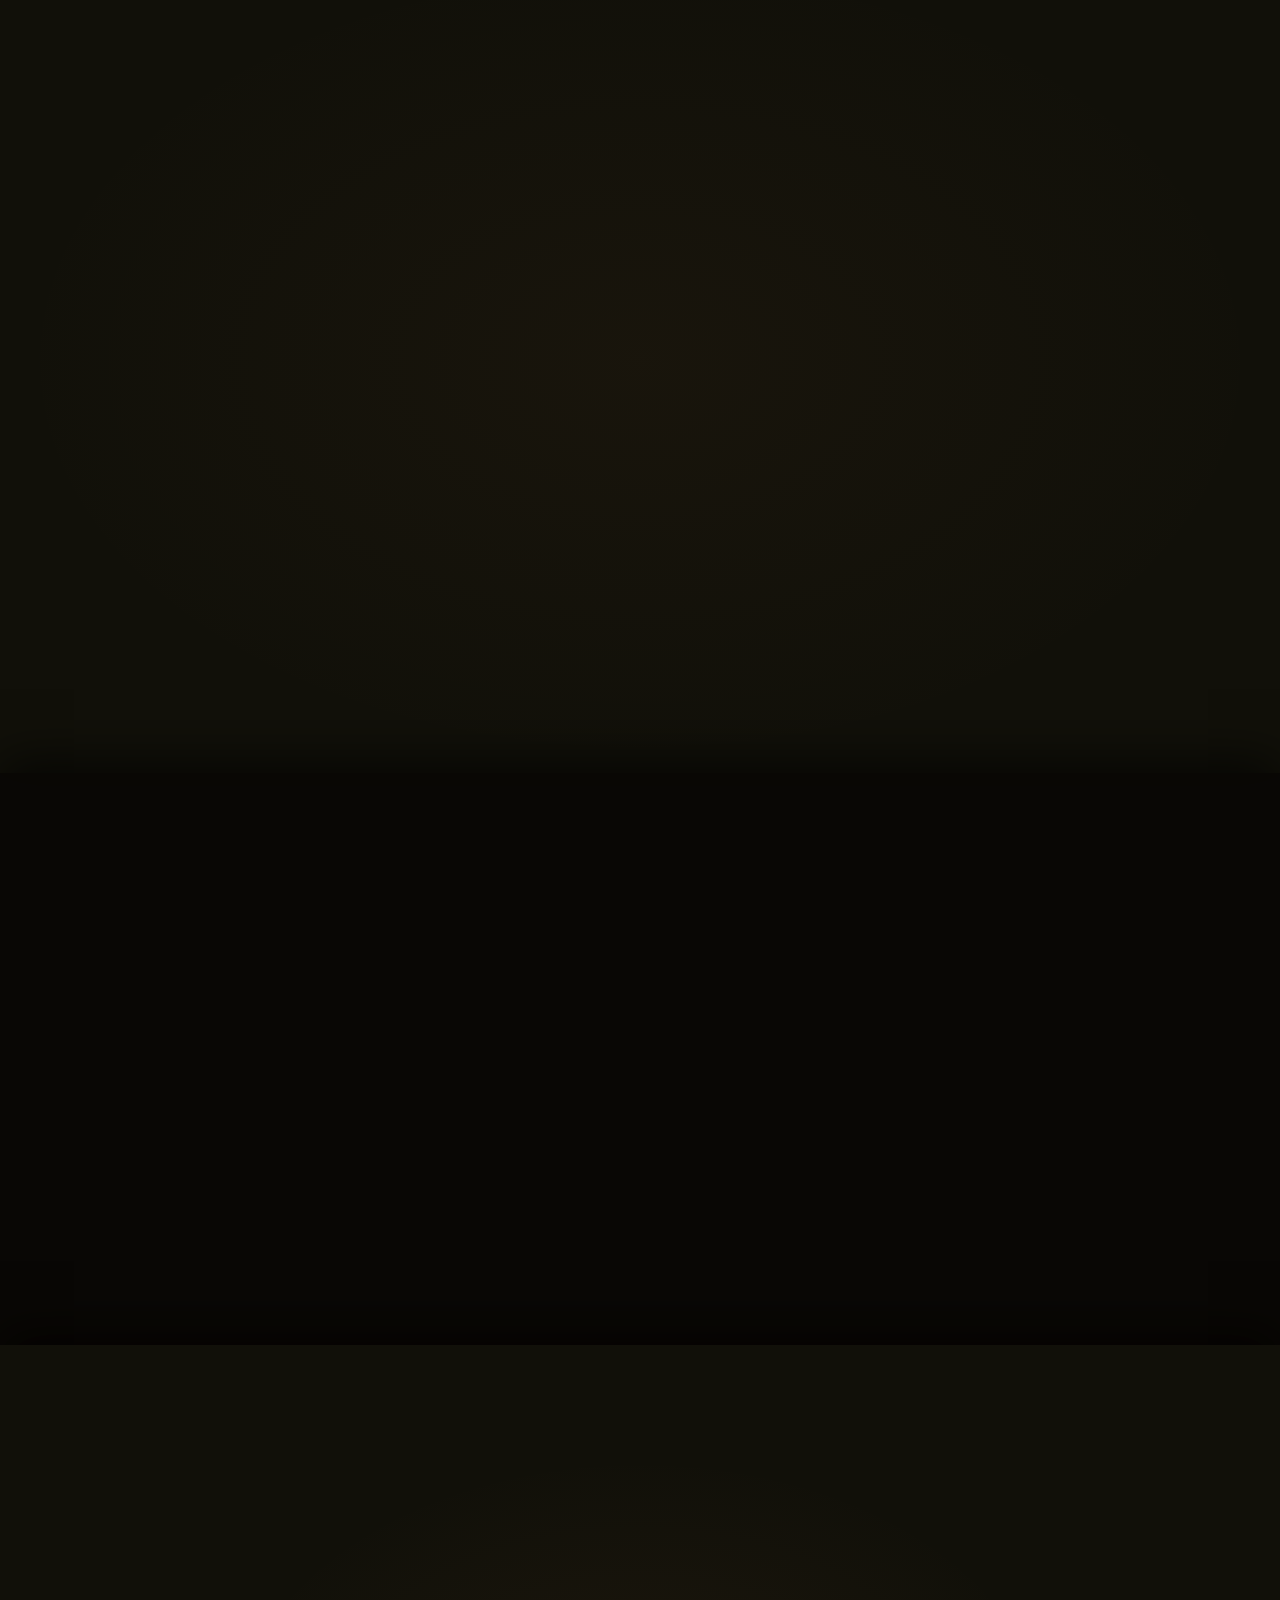
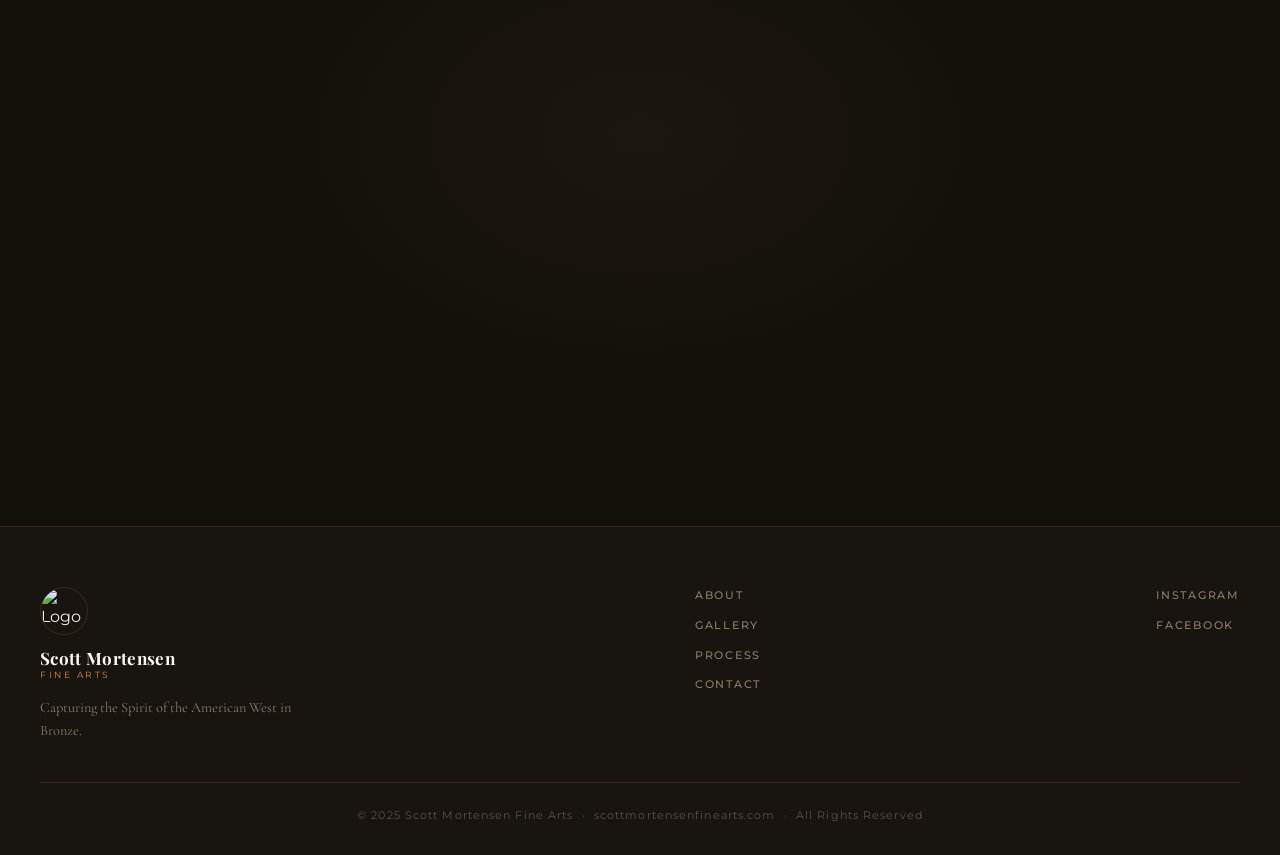
==== commit 1b421168: "test: add dedicated pages (About/Gallery/Process/Commission) + keep full homepage - New pages: about" ====
--- a/Test Website/index.html
+++ b/Test Website/index.html
@@ -36,10 +36,10 @@
         </div>
       </a>
       <div class="nav-links" id="navLinks">
-        <a href="#about" class="nav-link">About</a>
-        <a href="#gallery" class="nav-link">Gallery</a>
-        <a href="#process" class="nav-link">Process</a>
-        <a href="#contact" class="nav-link nav-cta">Commission</a>
+        <a href="about.html" class="nav-link">About</a>
+        <a href="gallery.html" class="nav-link">Gallery</a>
+        <a href="process.html" class="nav-link">Process</a>
+        <a href="contact.html" class="nav-link nav-cta">Commission</a>
       </div>
       <button class="nav-hamburger" id="hamburger" aria-label="Toggle menu">
         <span></span><span></span><span></span>
@@ -50,10 +50,10 @@
   <!-- MOBILE MENU -->
   <div class="mobile-menu" id="mobileMenu">
     <div class="mobile-menu-inner">
-      <a href="#about" class="mobile-link">About</a>
-      <a href="#gallery" class="mobile-link">Gallery</a>
-      <a href="#process" class="mobile-link">Process</a>
-      <a href="#contact" class="mobile-link">Commission</a>
+      <a href="about.html" class="mobile-link">About</a>
+      <a href="gallery.html" class="mobile-link">Gallery</a>
+      <a href="process.html" class="mobile-link">Process</a>
+      <a href="contact.html" class="mobile-link">Commission</a>
     </div>
   </div>
 
@@ -85,8 +85,8 @@
       </h1>
       <p class="hc-subtitle" data-hero-anim="2">Capturing the Spirit of the American West in Bronze</p>
       <div class="hc-actions" data-hero-anim="3">
-        <a href="#gallery" class="btn btn-gold">View Gallery</a>
-        <a href="#about" class="btn btn-ghost">Meet the Artist</a>
+        <a href="gallery.html" class="btn btn-gold">View Gallery</a>
+        <a href="about.html" class="btn btn-ghost">Meet the Artist</a>
       </div>
     </div>
 
@@ -152,7 +152,7 @@
             <span class="stat-lbl">States</span>
           </div>
         </div>
-        <a href="#contact" class="btn btn-gold">Commission a Piece</a>
+        <a href="contact.html" class="btn btn-gold">Commission a Piece</a>
       </div>
     </div>
   </section>
@@ -319,7 +319,7 @@
 
       <div class="gallery-cta" data-reveal>
         <p>Interested in acquiring a piece or commissioning original work?</p>
-        <a href="#contact" class="btn btn-gold">Get in Touch</a>
+        <a href="contact.html" class="btn btn-gold">Get in Touch</a>
       </div>
     </div>
   </section>
@@ -447,7 +447,7 @@
       <p class="eyebrow light center">Commission</p>
       <h2 class="ctab-title">Own a Piece of<br>the American West</h2>
       <p class="ctab-sub">Custom commissions and limited editions available. Each piece is a one-of-a-kind work of art.</p>
-      <a href="#contact" class="btn btn-gold btn-lg">Begin Your Commission</a>
+      <a href="contact.html" class="btn btn-gold btn-lg">Begin Your Commission</a>
     </div>
   </section>
 
@@ -533,10 +533,10 @@
         <p class="footer-tagline">Capturing the Spirit of the American West in Bronze.</p>
       </div>
       <nav class="footer-nav">
-        <a href="#about">About</a>
-        <a href="#gallery">Gallery</a>
-        <a href="#process">Process</a>
-        <a href="#contact">Contact</a>
+        <a href="about.html">About</a>
+        <a href="gallery.html">Gallery</a>
+        <a href="process.html">Process</a>
+        <a href="contact.html">Contact</a>
       </nav>
       <div class="footer-soc">
         <a href="https://www.instagram.com/scottmortensenfinearts" target="_blank">Instagram</a>
--- a/Test Website/styles.css
+++ b/Test Website/styles.css
@@ -10,16 +10,17 @@
   --bg2:      #111009;
   --surface:  #181410;
   --surface2: #201C16;
-  --gold:     #C8952A;
-  --gold2:    #E0AA48;
-  --gold3:    #F5C96A;
+  /* Unified copper theme (gold vars kept as aliases so all accents match) */
+  --gold:     #D4894E;
+  --gold2:    #E8A060;
+  --gold3:    #F2C49B;
   --copper:   #D4894E;
   --copper2:  #E8A060;
   --cream:    #F4ECD8;
   --muted:    #8A7D6B;
   --muted2:   #5A5148;
   --white:    #FDFAF5;
-  --border:   rgba(200,149,42,0.18);
+  --border:   rgba(212,137,78,0.18);
 
   --ff-serif:  'Playfair Display', Georgia, serif;
   --ff-cond:   'Cormorant Garamond', Georgia, serif;
@@ -60,7 +61,7 @@
 }
 .cursor-follower {
   width: 40px; height: 40px;
-  border: 1px solid rgba(200,149,42,0.55);
+  border: 1px solid rgba(212,137,78,0.55);
   border-radius: 50%;
   position: fixed; top: 0; left: 0;
   pointer-events: none; z-index: 9998;
@@ -347,7 +348,7 @@
 .hero-bottom {
   position: absolute; bottom: 40px; left: 0; right: 0;
   display: flex; justify-content: center; gap: 60px; z-index: 2;
-  border-top: 1px solid rgba(200,149,42,0.15);
+  border-top: 1px solid rgba(212,137,78,0.15);
   padding-top: 24px;
   max-width: 600px; margin: 0 auto; left: 50%; transform: translateX(-50%);
   opacity: 0;
@@ -628,7 +629,7 @@
 }
 .process-bg {
   position: absolute; inset: 0;
-  background: radial-gradient(ellipse at 50% 50%, rgba(200,149,42,0.04) 0%, transparent 70%);
+  background: radial-gradient(ellipse at 50% 50%, rgba(212,137,78,0.04) 0%, transparent 70%);
   pointer-events: none;
 }
 .process-inner { max-width: 1200px; margin: 0 auto; }
@@ -643,7 +644,7 @@
 .ps-num {
   font-family: var(--ff-serif);
   font-size: 3.5rem; font-weight: 900;
-  color: rgba(200,149,42,0.12);
+  color: rgba(212,137,78,0.12);
   line-height: 1; margin-bottom: 16px;
 }
 .ps-icon {
@@ -687,11 +688,11 @@
 }
 .test-card:hover {
   transform: translateY(-6px);
-  box-shadow: 0 20px 60px rgba(0,0,0,0.4), 0 0 0 1px rgba(200,149,42,0.2);
+  box-shadow: 0 20px 60px rgba(0,0,0,0.4), 0 0 0 1px rgba(212,137,78,0.2);
 }
 .test-card.featured-test {
   background: var(--surface2);
-  border-color: rgba(200,149,42,0.35);
+  border-color: rgba(212,137,78,0.35);
 }
 .t-quote-mark {
   font-family: var(--ff-serif);
@@ -800,7 +801,7 @@
 .form-field select:focus,
 .form-field textarea:focus {
   border-color: var(--gold);
-  background: rgba(200,149,42,0.04);
+  background: rgba(212,137,78,0.04);
 }
 .form-field select option { background: var(--surface); }
 .form-field textarea { resize: vertical; min-height: 120px; }
@@ -946,7 +947,7 @@
 }
 .g-item:hover {
   z-index: 20;
-  box-shadow: 0 28px 80px rgba(0,0,0,0.7), 0 0 0 1px rgba(200,149,42,0.25);
+  box-shadow: 0 28px 80px rgba(0,0,0,0.7), 0 0 0 1px rgba(212,137,78,0.25);
 }
 .g-item:hover .g-img { transform: scale(1.04); }
 
@@ -967,7 +968,7 @@
 .about::before, .contact::before, .testimonials::before {
   content: '';
   position: absolute; inset: 0; pointer-events: none; z-index: 0;
-  background: radial-gradient(ellipse 600px 400px at var(--gx) var(--gy), rgba(200,149,42,0.06) 0%, transparent 70%);
+  background: radial-gradient(ellipse 600px 400px at var(--gx) var(--gy), rgba(212,137,78,0.06) 0%, transparent 70%);
   transition: background 0.1s;
 }
 .about-inner, .contact-inner, .test-inner { position: relative; z-index: 1; }
@@ -1038,7 +1039,7 @@
 }
 .rvc {
   position: absolute; background: transparent;
-  border: 1px solid rgba(200,149,42,0.09);
+  border: 1px solid rgba(212,137,78,0.09);
 }
 /* Each shape: different size, position, border-radius, animation */
 .rvc-1 { width: 85%; height: 75%; top: 12%; left: 8%;
@@ -1052,7 +1053,7 @@
   animation: rvcDrift 32s ease-in-out infinite alternate; animation-delay: -12s; }
 .rvc-4 { width: 92%; height: 88%; top: -4%; left: -3%;
   border-radius: 44% 56% 61% 39% / 57% 43% 56% 44%;
-  border-color: rgba(200,149,42,0.05);
+  border-color: rgba(212,137,78,0.05);
   animation: rvcDrift2 18s ease-in-out infinite alternate; animation-delay: -3s; }
 .rvc-5 { width: 42%; height: 48%; top: 28%; left: 12%;
   border-radius: 58% 42% 35% 65% / 48% 52% 47% 53%;
@@ -1062,7 +1063,7 @@
   animation: rvcDrift2 20s ease-in-out infinite alternate; animation-delay: -14s; }
 .rvc-7 { width: 60%; height: 55%; top: 22%; left: 22%;
   border-radius: 35% 65% 48% 52% / 60% 40% 58% 42%;
-  border-color: rgba(200,149,42,0.06);
+  border-color: rgba(212,137,78,0.06);
   animation: rvcDrift 35s ease-in-out infinite alternate; animation-delay: -18s; }
 
 @keyframes rvcDrift {
@@ -1283,3 +1284,57 @@
   }
   .hc-big-title { font-size: clamp(2.8rem, 13vw, 5rem); }
 }
+
+/* ============================================================
+   SUB-PAGES (about / gallery / process / contact)
+   ============================================================ */
+body.subpage { background: var(--bg); }
+
+/* Solid nav on sub-pages (no hero sitting behind it) */
+body.subpage .nav {
+  background: rgba(10,8,6,0.92);
+  backdrop-filter: blur(20px);
+  -webkit-backdrop-filter: blur(20px);
+  box-shadow: 0 1px 0 var(--border);
+}
+
+/* Page-title band under the nav */
+.page-hero {
+  position: relative;
+  padding: calc(var(--nav-h) + 76px) 40px 58px;
+  text-align: center;
+  background:
+    radial-gradient(120% 150% at 50% 0%, rgba(212,137,78,0.12) 0%, transparent 62%),
+    linear-gradient(180deg, var(--bg2) 0%, var(--bg) 100%);
+  border-bottom: 1px solid var(--border);
+  overflow: hidden;
+}
+.page-hero .eyebrow { margin-bottom: 14px; }
+.page-title {
+  font-family: var(--ff-serif);
+  font-weight: 700; line-height: 1.04;
+  font-size: clamp(2.6rem, 6vw, 4.6rem);
+  color: var(--white);
+}
+.page-title em { color: var(--gold); font-style: italic; }
+.page-sub {
+  font-family: var(--ff-cond);
+  font-size: 1.15rem; font-weight: 300;
+  color: var(--muted);
+  margin: 16px auto 0; max-width: 580px;
+}
+
+/* Sub-pages are single sections — drop the homepage scroll-stacking shadow */
+body.subpage .about,
+body.subpage .gallery,
+body.subpage .process,
+body.subpage .contact { box-shadow: none; }
+body.subpage main > section { position: relative; z-index: auto; }
+
+/* Active nav item for the current page */
+.nav-link.active { color: var(--white); }
+.nav-link.active::after { transform: scaleX(1); transform-origin: left; }
+
+@media (max-width: 768px) {
+  .page-hero { padding: calc(var(--nav-h) + 48px) 24px 40px; }
+}
